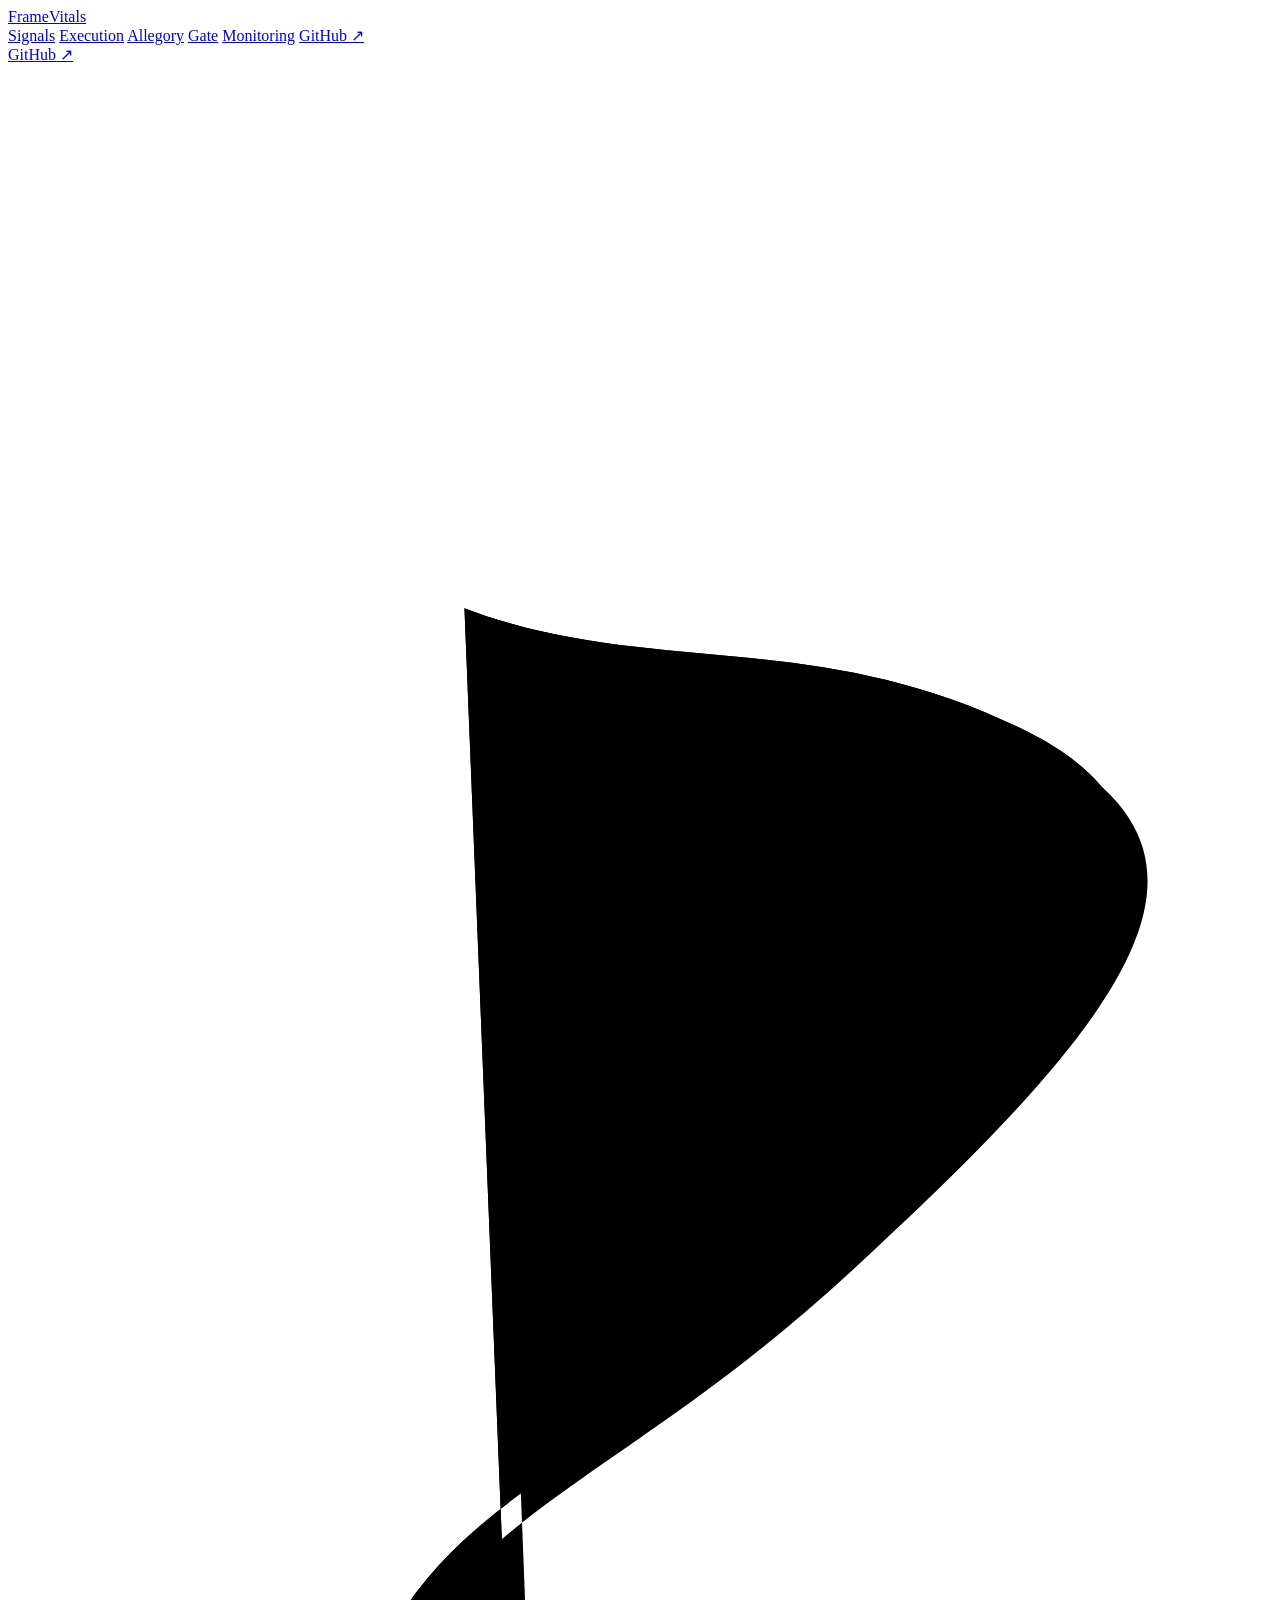
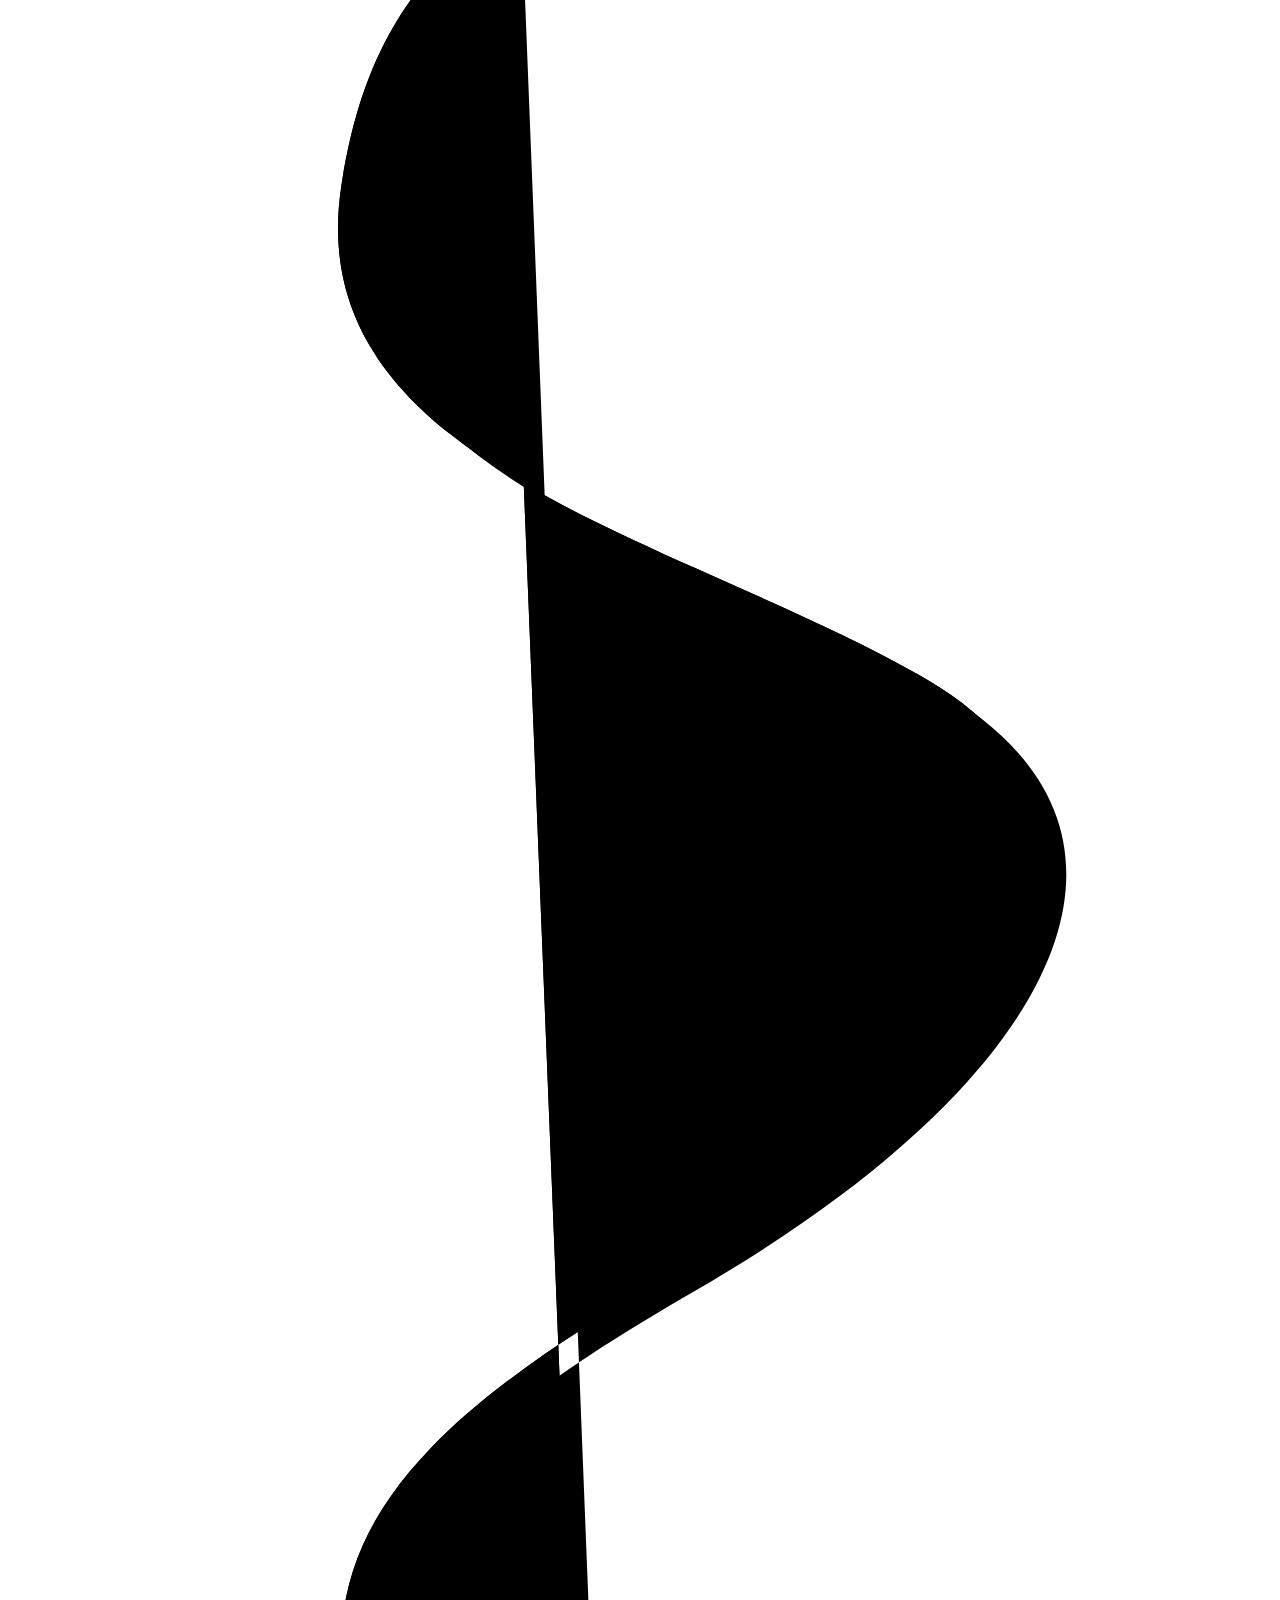
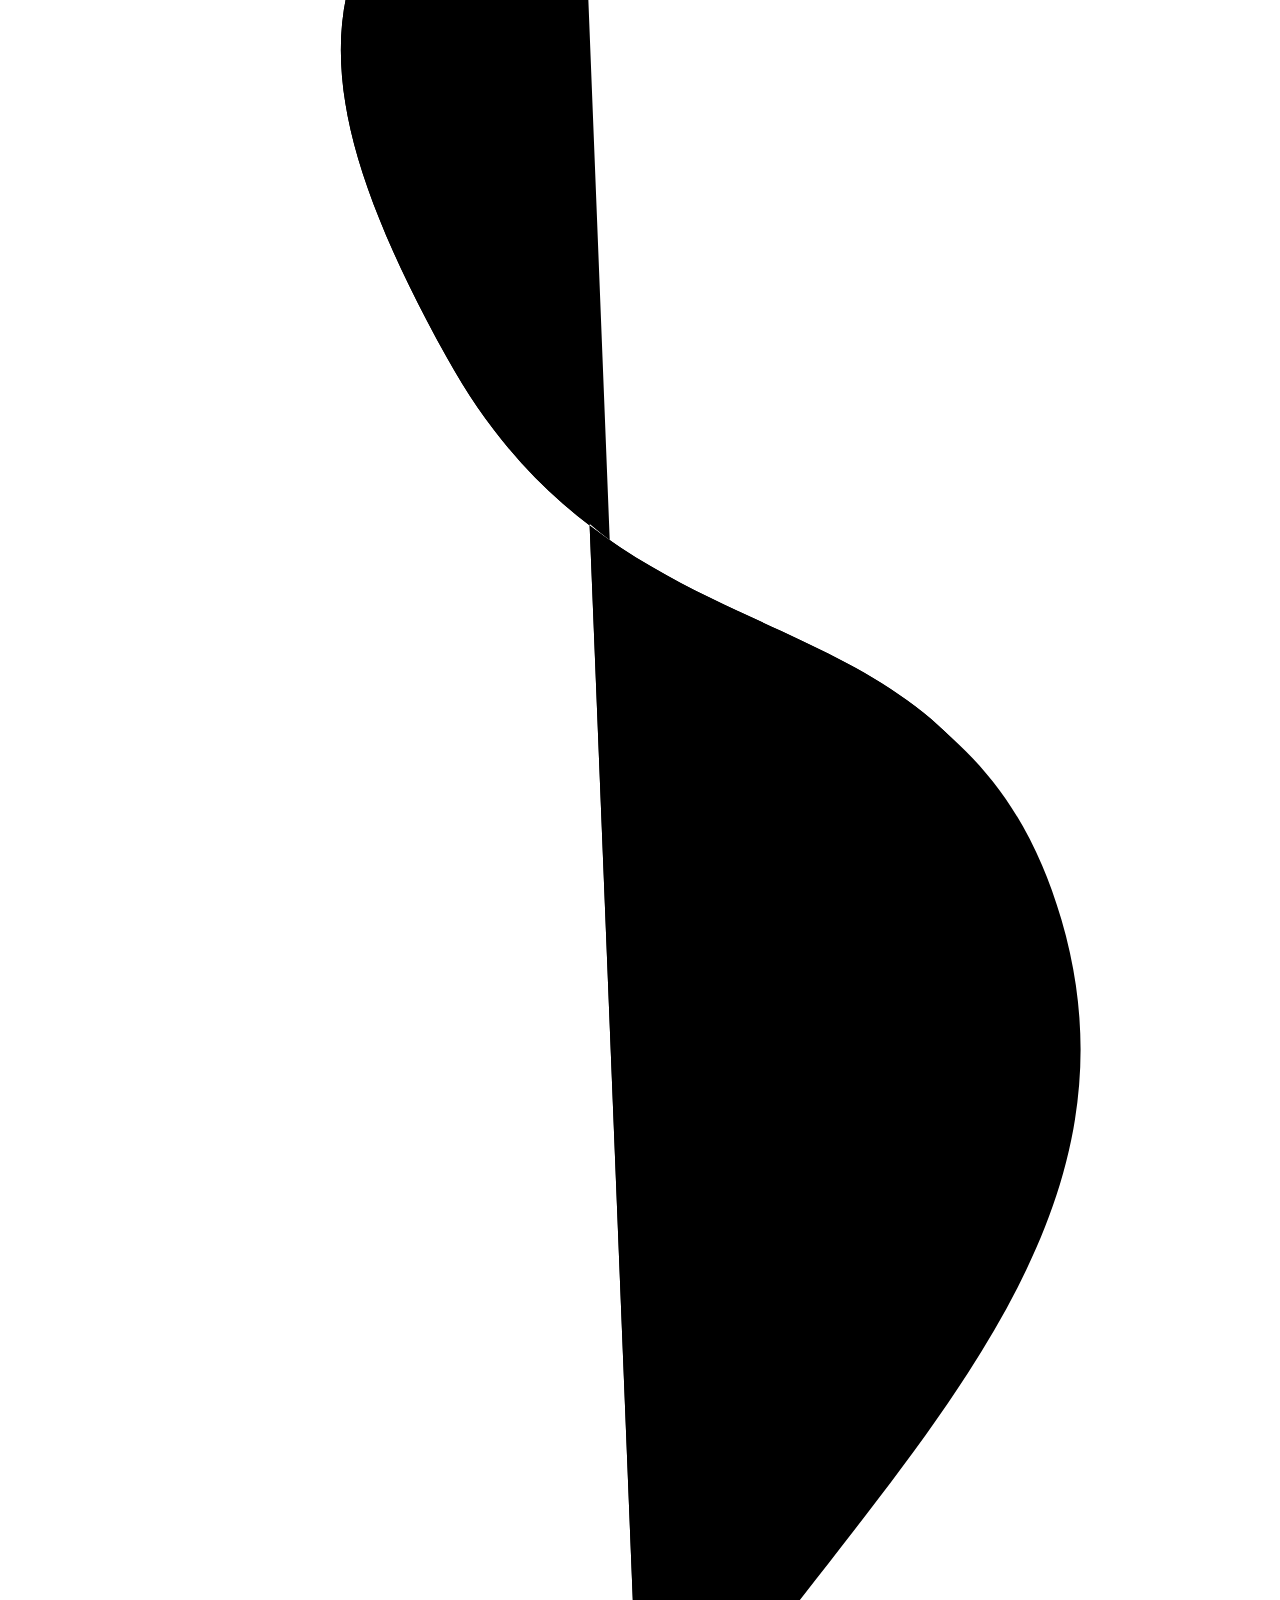
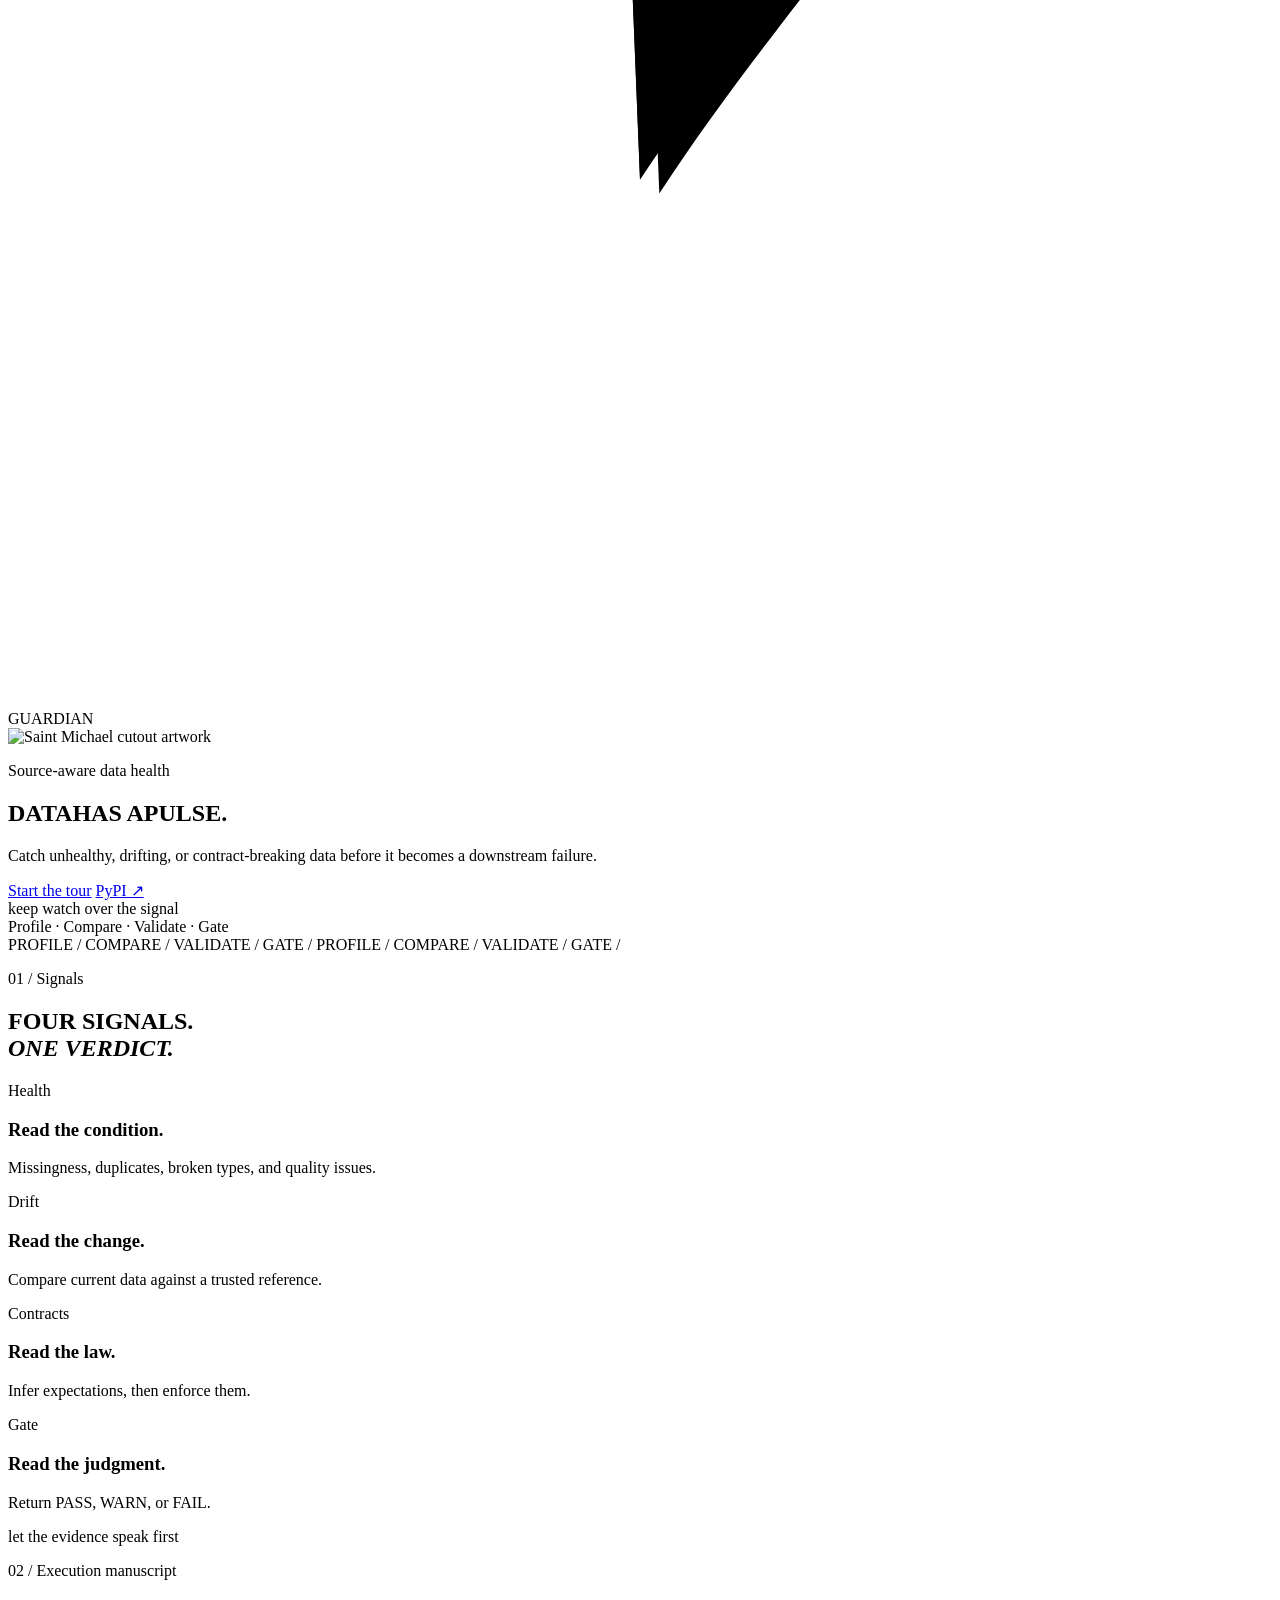
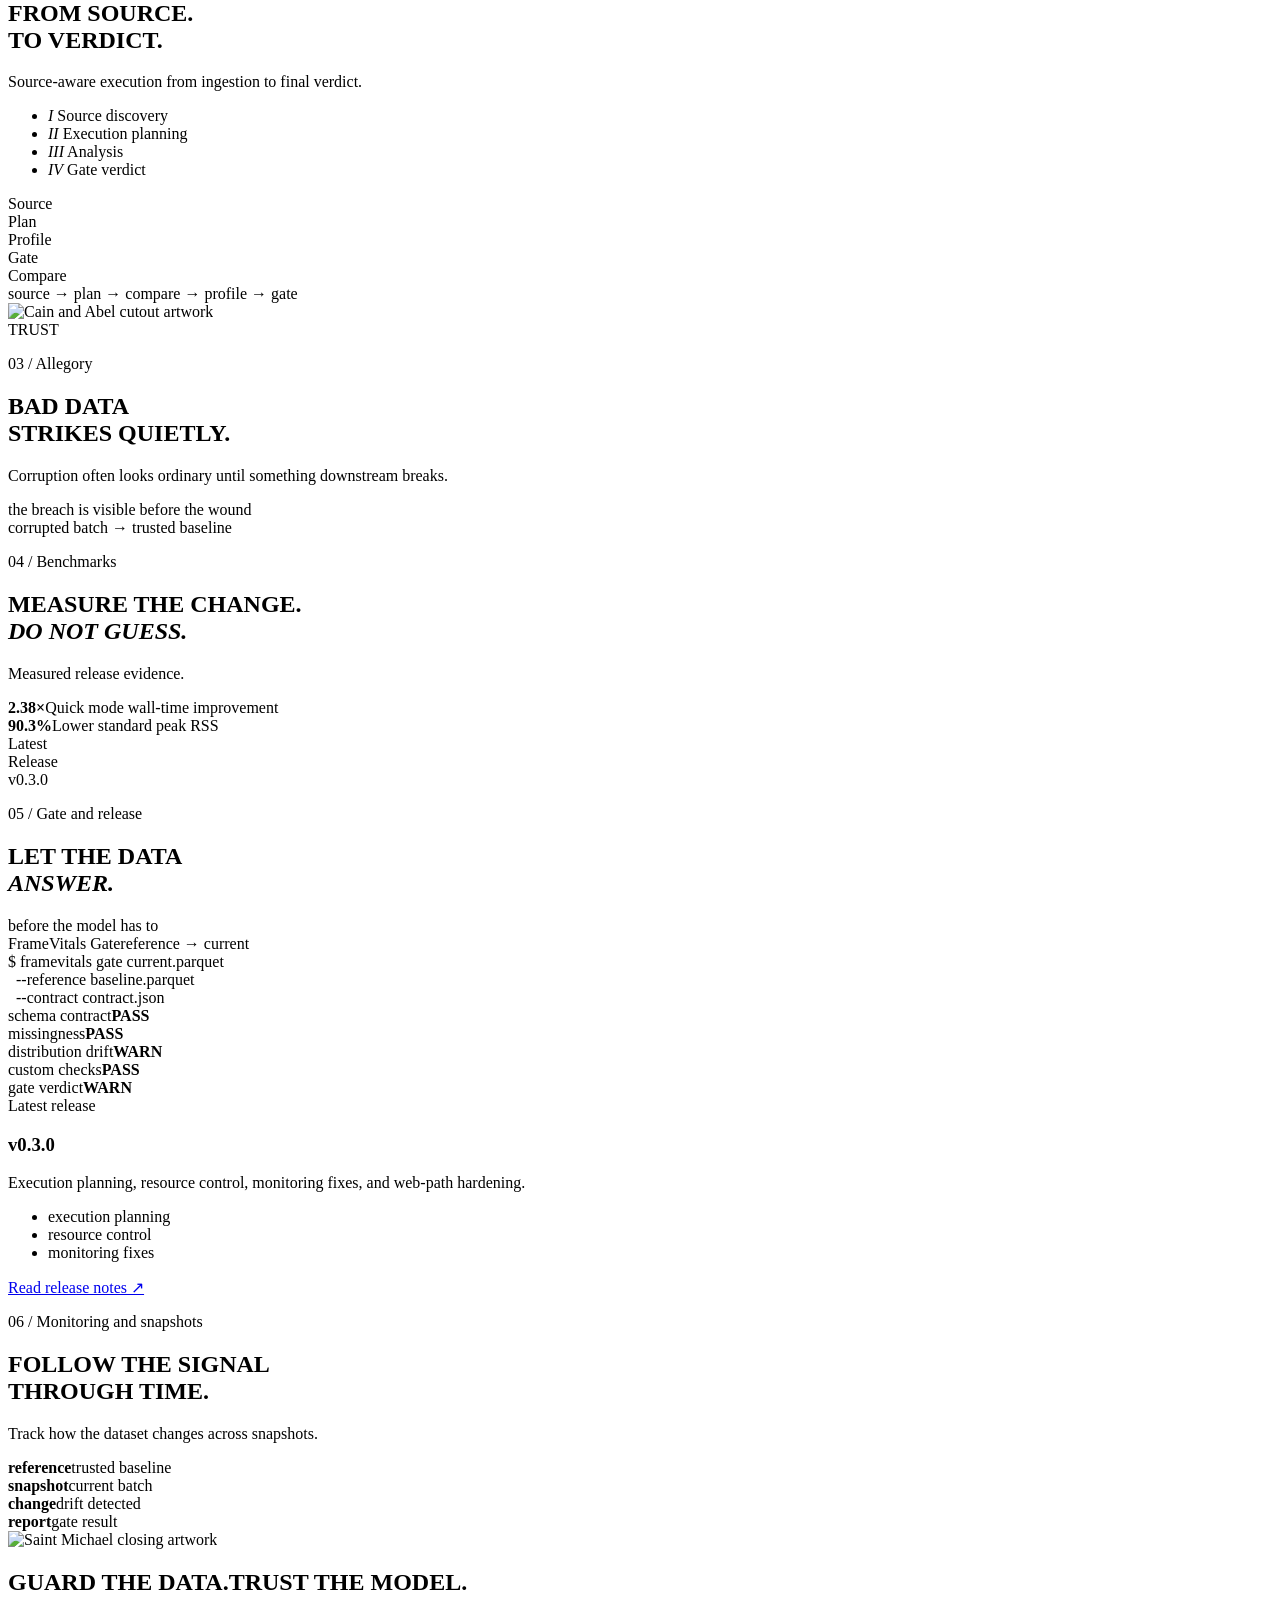
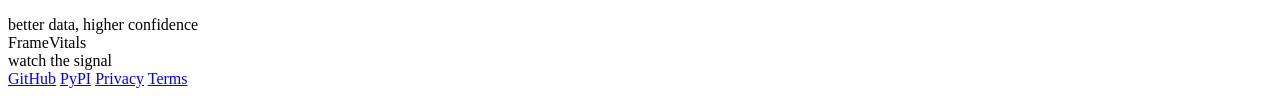
==== website/index.html @ ff712788 "feat: add FrameVitals showcase homepage" ====
<!doctype html>
<html lang="en">
<head>
<meta charset="utf-8" />
<meta name="viewport" content="width=device-width,initial-scale=1" />
<meta name="theme-color" content="#0c3555" />
<meta name="description" content="FrameVitals is a source-aware toolkit for profiling, comparing, validating, and gating tabular data before it becomes a downstream failure." />
<title>FrameVitals · Watch the Signal</title>
<link rel="icon" href="favicon.svg" type="image/svg+xml" />
<link rel="manifest" href="site.webmanifest" />
<link rel="preconnect" href="https://fonts.googleapis.com" />
<link rel="preconnect" href="https://fonts.gstatic.com" crossorigin />
<link rel="preload" as="image" href="https://raw.githubusercontent.com/parthdongre/FrameVitals/website-final-deploy/website/ChatGPT%20Image%20Sep%206%2C%202026%2C%2012_57_10%20PM%20%282%29.png" type="image/png" fetchpriority="high" />
<link href="https://fonts.googleapis.com/css2?family=Cormorant+Garamond:wght@600&family=IBM+Plex+Mono:wght@600&family=IBM+Plex+Sans:wght@400;500&family=IM+Fell+English:ital@1&display=swap" rel="stylesheet" />
<link rel="stylesheet" href="styles-a.css" />
<link rel="stylesheet" href="styles-b.css" />
</head>
<body>
<div class="progressBar"></div>
<div class="texture"></div>
<header class="header">
  <div class="wrap nav">
    <a class="brand" href="#top">FrameVitals</a>
    <nav class="navlinks">
      <a href="#signals">Signals</a>
      <a href="#manuscript">Execution</a>
      <a href="#allegory">Allegory</a>
      <a href="#gate">Gate</a>
      <a href="#monitor">Monitoring</a>
      <a href="https://github.com/parthdongre/FrameVitals" target="_blank" rel="noreferrer">GitHub ↗</a>
    </nav>
    <a class="navGit" href="https://github.com/parthdongre/FrameVitals" target="_blank" rel="noreferrer">GitHub ↗</a>
  </div>
</header>

<main id="top">
  <div class="signalRibbon" aria-hidden="true">
    <svg viewBox="0 0 1440 6200" preserveAspectRatio="none">
      <defs>
        <linearGradient id="threadGradient" x1="0" y1="0" x2="1" y2="0">
          <stop offset="0%" stop-color="#8b1f29"/>
          <stop offset="50%" stop-color="#c62b38"/>
          <stop offset="100%" stop-color="#da4956"/>
        </linearGradient>
      </defs>
      <path class="signalGlow" d="M 520 620 C 730 700, 920 640, 1160 760 S 1250 1080, 940 1360 S 430 1640, 380 1960 S 760 2360, 1040 2520 S 1180 2960, 760 3200 S 290 3600, 500 3980 S 1070 4220, 1180 4600 S 950 5250, 720 5600"/>
      <path class="signalPath" id="signalPath" d="M 520 620 C 730 700, 920 640, 1160 760 S 1250 1080, 940 1360 S 430 1640, 380 1960 S 760 2360, 1040 2520 S 1180 2960, 760 3200 S 290 3600, 500 3980 S 1070 4220, 1180 4600 S 950 5250, 720 5600"/>
      <path class="signalFine" d="M 545 636 C 755 716, 944 654, 1182 780 S 1266 1094, 960 1376 S 452 1656, 404 1978 S 780 2375, 1060 2536 S 1200 2980, 780 3222 S 312 3618, 522 3996 S 1088 4238, 1200 4620 S 970 5264, 742 5616"/>
    </svg>
  </div>

  <section class="hero">
    <div class="angelFrame"></div>
    <div class="star"><i></i></div>
    <div class="redBeam"></div>
    <div class="bigGhost">GUARDIAN</div>
    <div class="angelLayer"><img src="https://raw.githubusercontent.com/parthdongre/FrameVitals/website-final-deploy/website/ChatGPT%20Image%20Sep%206%2C%202026%2C%2012_57_10%20PM%20%282%29.png" width="1122" height="1402" alt="Saint Michael cutout artwork" decoding="async" fetchpriority="high"/></div>
    <div class="wrap heroGrid">
      <div class="heroCopy reveal">
        <p class="kicker">Source-aware data health</p>
        <h1>DATA<span class="line2">HAS A</span><span class="accent">PULSE.</span></h1>
        <p class="heroLead">Catch unhealthy, drifting, or contract-breaking data before it becomes a downstream failure.</p>
        <div class="heroActions">
          <a class="btn primary" href="#signals">Start the tour</a>
          <a class="btn" href="https://pypi.org/project/framevitals/" target="_blank" rel="noreferrer">PyPI ↗</a>
        </div>
      </div>
    </div>
    <div class="heroScript reveal">keep watch over the signal</div>
    <div class="heroMeta reveal">Profile · Compare · Validate · Gate</div>
  </section>

  <section class="band"><div class="bandTrack">PROFILE / COMPARE / <span>VALIDATE</span> / GATE / PROFILE / COMPARE / <span>VALIDATE</span> / GATE /</div></section>

  <section class="signals" id="signals">
    <div class="wrap">
      <div class="signalsHead reveal">
        <div><p class="kicker">01 / Signals</p></div>
        <h2>FOUR SIGNALS.<br><em>ONE VERDICT.</em></h2>
      </div>
      <div class="signalStack">
        <article class="sig reveal"><span class="kicker">Health</span><h3>Read the condition.</h3><p>Missingness, duplicates, broken types, and quality issues.</p></article>
        <article class="sig reveal"><span class="kicker">Drift</span><h3>Read the change.</h3><p>Compare current data against a trusted reference.</p></article>
        <article class="sig reveal"><span class="kicker">Contracts</span><h3>Read the law.</h3><p>Infer expectations, then enforce them.</p></article>
        <article class="sig reveal"><span class="kicker">Gate</span><h3>Read the judgment.</h3><p>Return PASS, WARN, or FAIL.</p></article>
      </div>
      <div class="marginalia one reveal">let the evidence speak first</div>
    </div>
  </section>

  <section class="manuscript" id="manuscript">
    <div class="wrap manuscriptGrid">
      <div class="manuscriptCopy reveal">
        <p class="kicker">02 / Execution manuscript</p>
        <h2>FROM SOURCE.<br>TO VERDICT.</h2>
        <p>Source-aware execution from ingestion to final verdict.</p>
        <ul class="manuscriptList">
          <li><i>I</i> Source discovery</li>
          <li><i>II</i> Execution planning</li>
          <li><i>III</i> Analysis</li>
          <li><i>IV</i> Gate verdict</li>
        </ul>
      </div>
      <div class="diagram reveal" aria-label="Execution manuscript diagram">
        <div class="ring"></div><div class="ring2"></div><div class="ring3"></div><div class="center"></div>
        <div class="line l1"></div><div class="line l2"></div><div class="line l3"></div><div class="line l4"></div><div class="line l5"></div>
        <div class="node n1"><span>Source</span></div>
        <div class="node n2"><span>Plan</span></div>
        <div class="node n3"><span>Profile</span></div>
        <div class="node n4"><span>Gate</span></div>
        <div class="node n5"><span>Compare</span></div>
        <div class="diagramLabel">source → plan → compare → profile → gate</div>
      </div>
    </div>
  </section>

  <section class="allegory" id="allegory">
    <div class="redPlane"></div>
    <div class="guideLine"></div>
    <div class="cainImage"><img src="https://raw.githubusercontent.com/parthdongre/FrameVitals/website-final-deploy/website/ChatGPT%20Image%20Sep%206%2C%202026%2C%2012_57_10%20PM%20%281%29.png" width="1122" height="1402" alt="Cain and Abel cutout artwork" loading="lazy" decoding="async"/></div>
    <div class="allegoryWord">TRUST</div>
    <div class="wrap">
      <div class="allegoryCopy reveal">
        <p class="kicker">03 / Allegory</p>
        <h2>BAD DATA<br><span>STRIKES QUIETLY.</span></h2>
        <p>Corruption often looks ordinary until something downstream breaks.</p>
        <div class="allegoryQuote reveal">the breach is visible before the wound</div>
      </div>
    </div>
    <div class="allegoryLabel reveal">corrupted batch → trusted baseline</div>
  </section>

  <section class="bench" id="benchmarks">
    <div class="wrap benchGrid">
      <div class="benchCopy reveal">
        <p class="kicker">04 / Benchmarks</p>
        <h2>MEASURE THE CHANGE.<br><em>DO NOT GUESS.</em></h2>
        <p>Measured release evidence.</p>
      </div>
      <div class="benchPanel reveal">
        <div class="metric">
          <div class="metricHead"><strong>2.38×</strong><span>Quick mode wall-time improvement</span></div>
          <div class="barWrap"><div class="bar" style="width:82%"></div></div>
        </div>
        <div class="metric">
          <div class="metricHead"><strong>90.3%</strong><span>Lower standard peak RSS</span></div>
          <div class="barWrap"><div class="bar red" style="width:90.3%"></div></div>
        </div>
      </div>
    </div>
  </section>

  <section class="gateRelease" id="gate">
    <div class="releaseStamp reveal"><span>Latest<br>Release<br>v0.3.0</span></div>
    <div class="wrap gateGrid">
      <div class="gateIntro reveal">
        <p class="kicker">05 / Gate and release</p>
        <h2>LET THE DATA<br><em>ANSWER.</em></h2>
        <span class="script">before the model has to</span>
        <div class="console reveal">
          <div class="consoleHead"><span>FrameVitals Gate</span><span>reference → current</span></div>
          <div class="consoleBody">
            <div>$ framevitals gate current.parquet</div>
            <div>&nbsp;&nbsp;--reference baseline.parquet</div>
            <div>&nbsp;&nbsp;--contract contract.json</div>
            <div class="sep"></div>
            <div class="crow"><span>schema contract</span><strong class="pass">PASS</strong></div>
            <div class="crow"><span>missingness</span><strong class="pass">PASS</strong></div>
            <div class="crow"><span>distribution drift</span><strong class="warn">WARN</strong></div>
            <div class="crow"><span>custom checks</span><strong class="pass">PASS</strong></div>
            <div class="sep"></div>
            <div class="crow"><span>gate verdict</span><strong class="warn">WARN</strong></div>
          </div>
        </div>
      </div>
      <article class="releaseSheet reveal">
        <span class="kicker">Latest release</span>
        <h3>v0.3.0</h3>
        <p>Execution planning, resource control, monitoring fixes, and web-path hardening.</p>
        <ul class="releaseList">
          <li>execution planning</li>
          <li>resource control</li>
          <li>monitoring fixes</li>
        </ul>
        <a class="releaseLink" href="https://github.com/parthdongre/FrameVitals/releases/tag/v0.3.0" target="_blank" rel="noreferrer">Read release notes ↗</a>
        <div class="seal"></div>
      </article>
    </div>
  </section>

  <section class="monitor" id="monitor">
    <div class="wrap monitorGrid">
      <div class="monitorCopy reveal">
        <p class="kicker">06 / Monitoring and snapshots</p>
        <h2>FOLLOW THE SIGNAL<br>THROUGH TIME.</h2>
        <p>Track how the dataset changes across snapshots.</p>
      </div>
      <div class="constellation reveal">
        <div class="nodeWrap"><div class="nodeDot"></div><strong>reference</strong><span>trusted baseline</span></div>
        <div class="nodeWrap"><div class="nodeDot"></div><strong>snapshot</strong><span>current batch</span></div>
        <div class="nodeWrap"><div class="nodeDot"></div><strong>change</strong><span>drift detected</span></div>
        <div class="nodeWrap"><div class="nodeDot"></div><strong>report</strong><span>gate result</span></div>
      </div>
    </div>
  </section>

  <section class="final">
    <div class="orbit"></div>
    <div class="finalAngel"><img src="https://raw.githubusercontent.com/parthdongre/FrameVitals/website-final-deploy/website/ChatGPT%20Image%20Sep%206%2C%202026%2C%2012_57_10%20PM%20%282%29.png" width="1122" height="1402" alt="Saint Michael closing artwork" loading="lazy" decoding="async"/></div>
    <div class="wrap"><h2 class="reveal">GUARD THE DATA.<span>TRUST THE MODEL.</span></h2></div>
    <div class="finalScript reveal">better data, higher confidence</div>
  </section>
</main>

<footer class="footer">
  <div class="wrap footerGrid">
    <div><div class="footerBrand">FrameVitals</div><div class="footerSub">watch the signal</div></div>
    <div class="footerLinks">
      <a href="https://github.com/parthdongre/FrameVitals" target="_blank" rel="noreferrer">GitHub</a>
      <a href="https://pypi.org/project/framevitals/" target="_blank" rel="noreferrer">PyPI</a>
      <a href="privacy.html">Privacy</a>
      <a href="terms.html">Terms</a>
    </div>
  </div>
</footer>

<script defer src="https://cdnjs.cloudflare.com/ajax/libs/animejs/3.2.1/anime.min.js"></script>
<script defer src="script.js"></script>
</body>
</html>
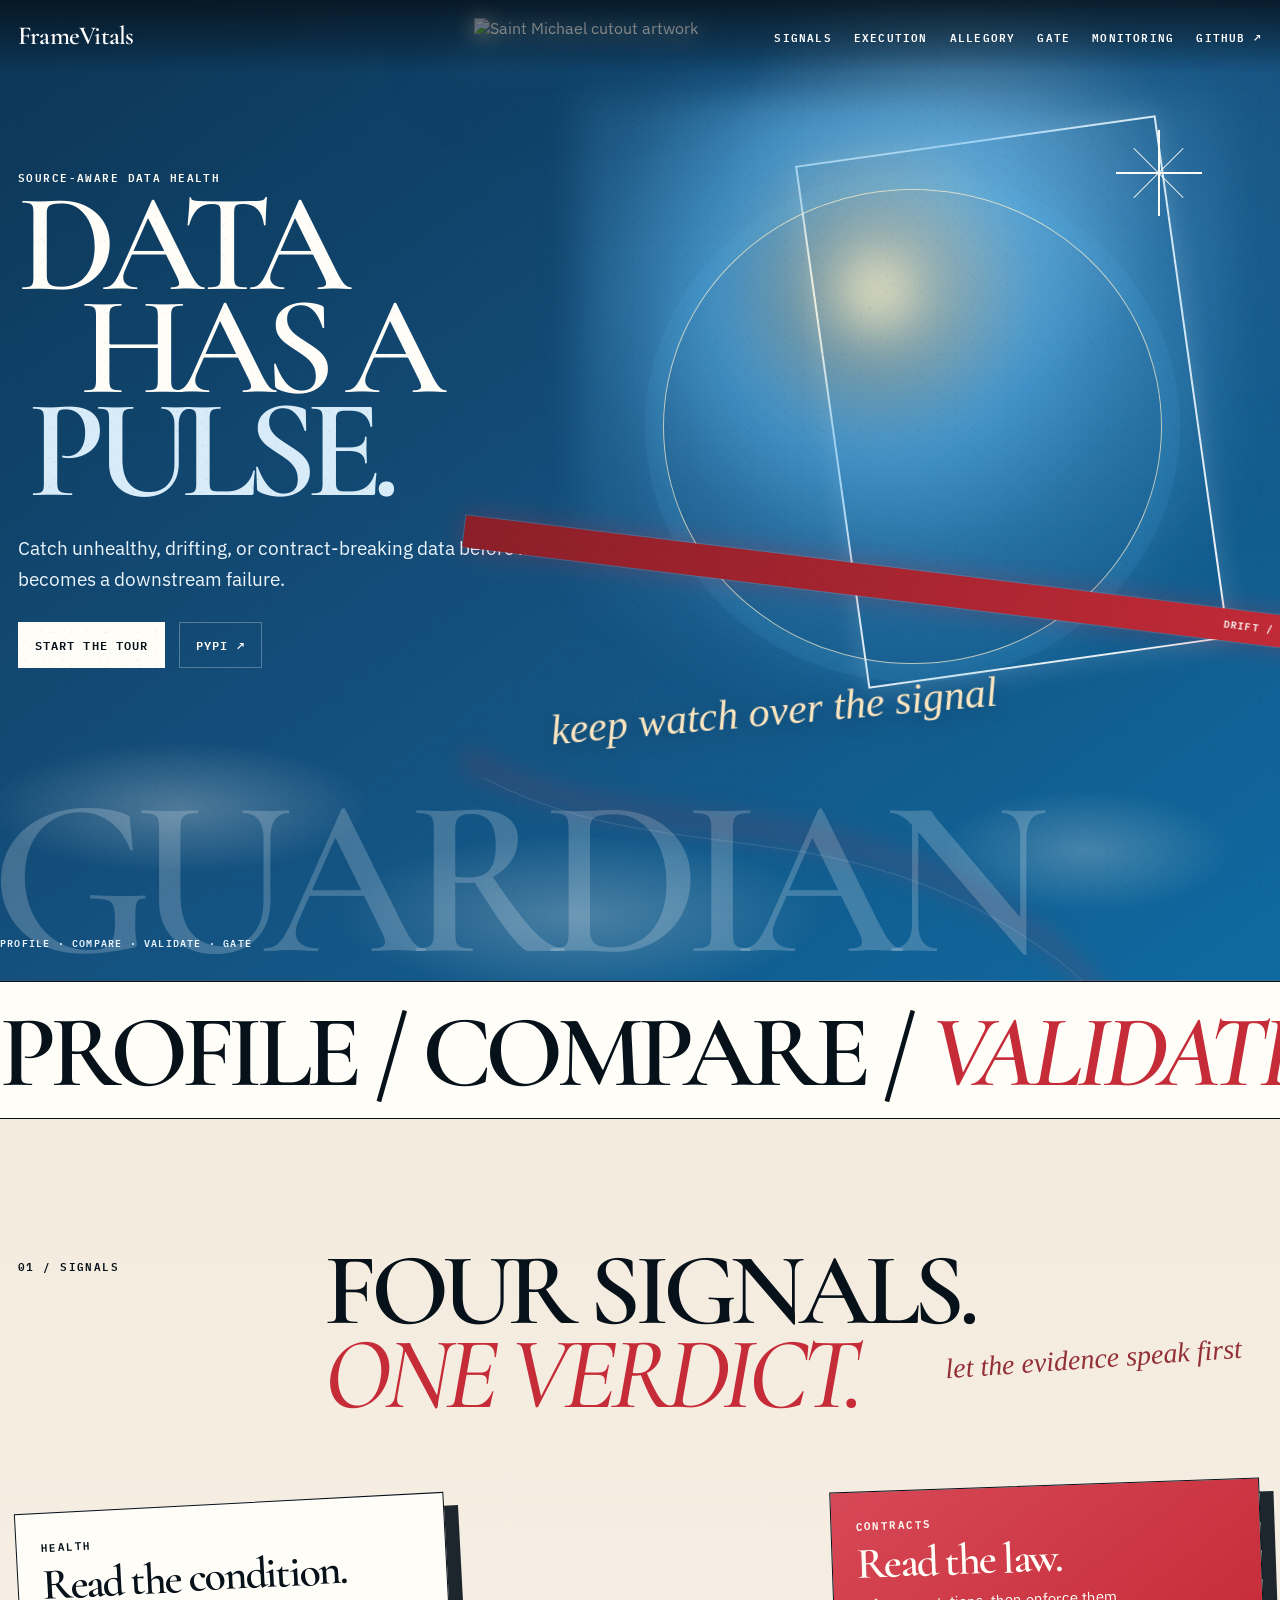
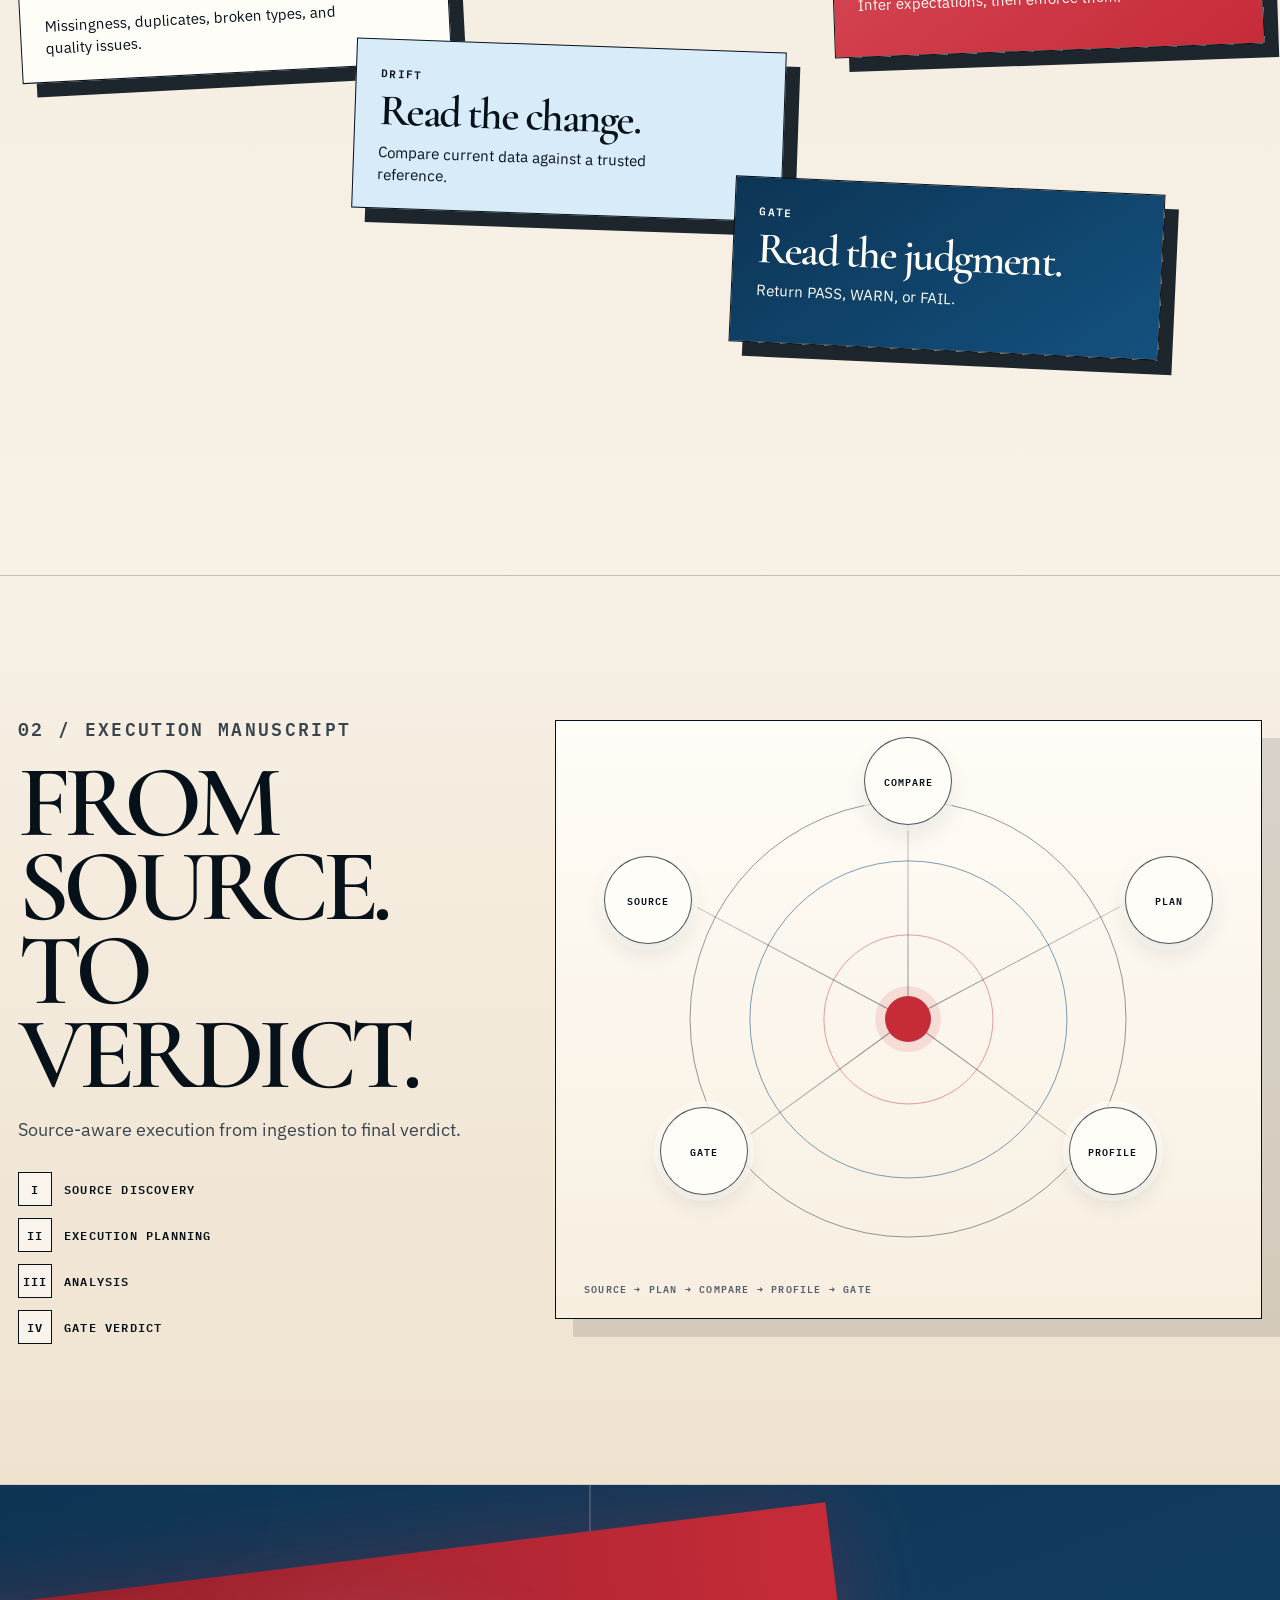
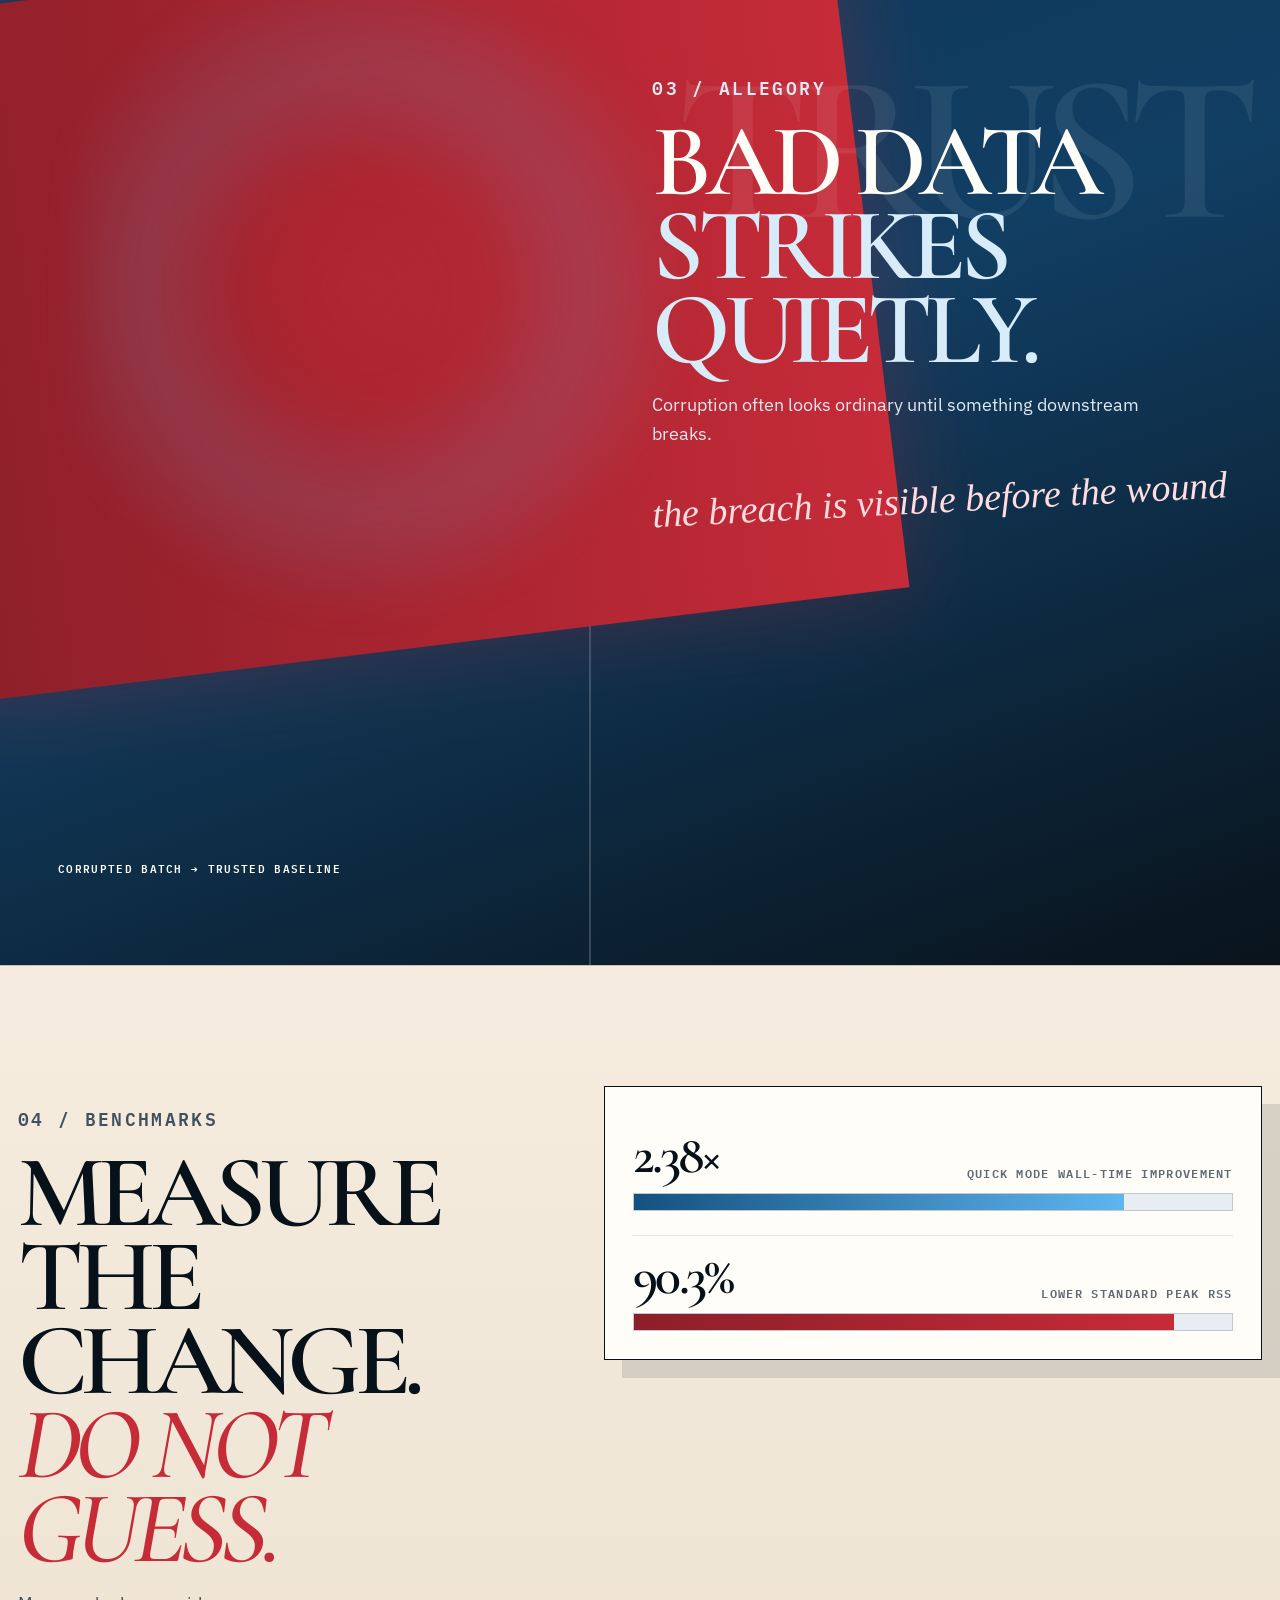
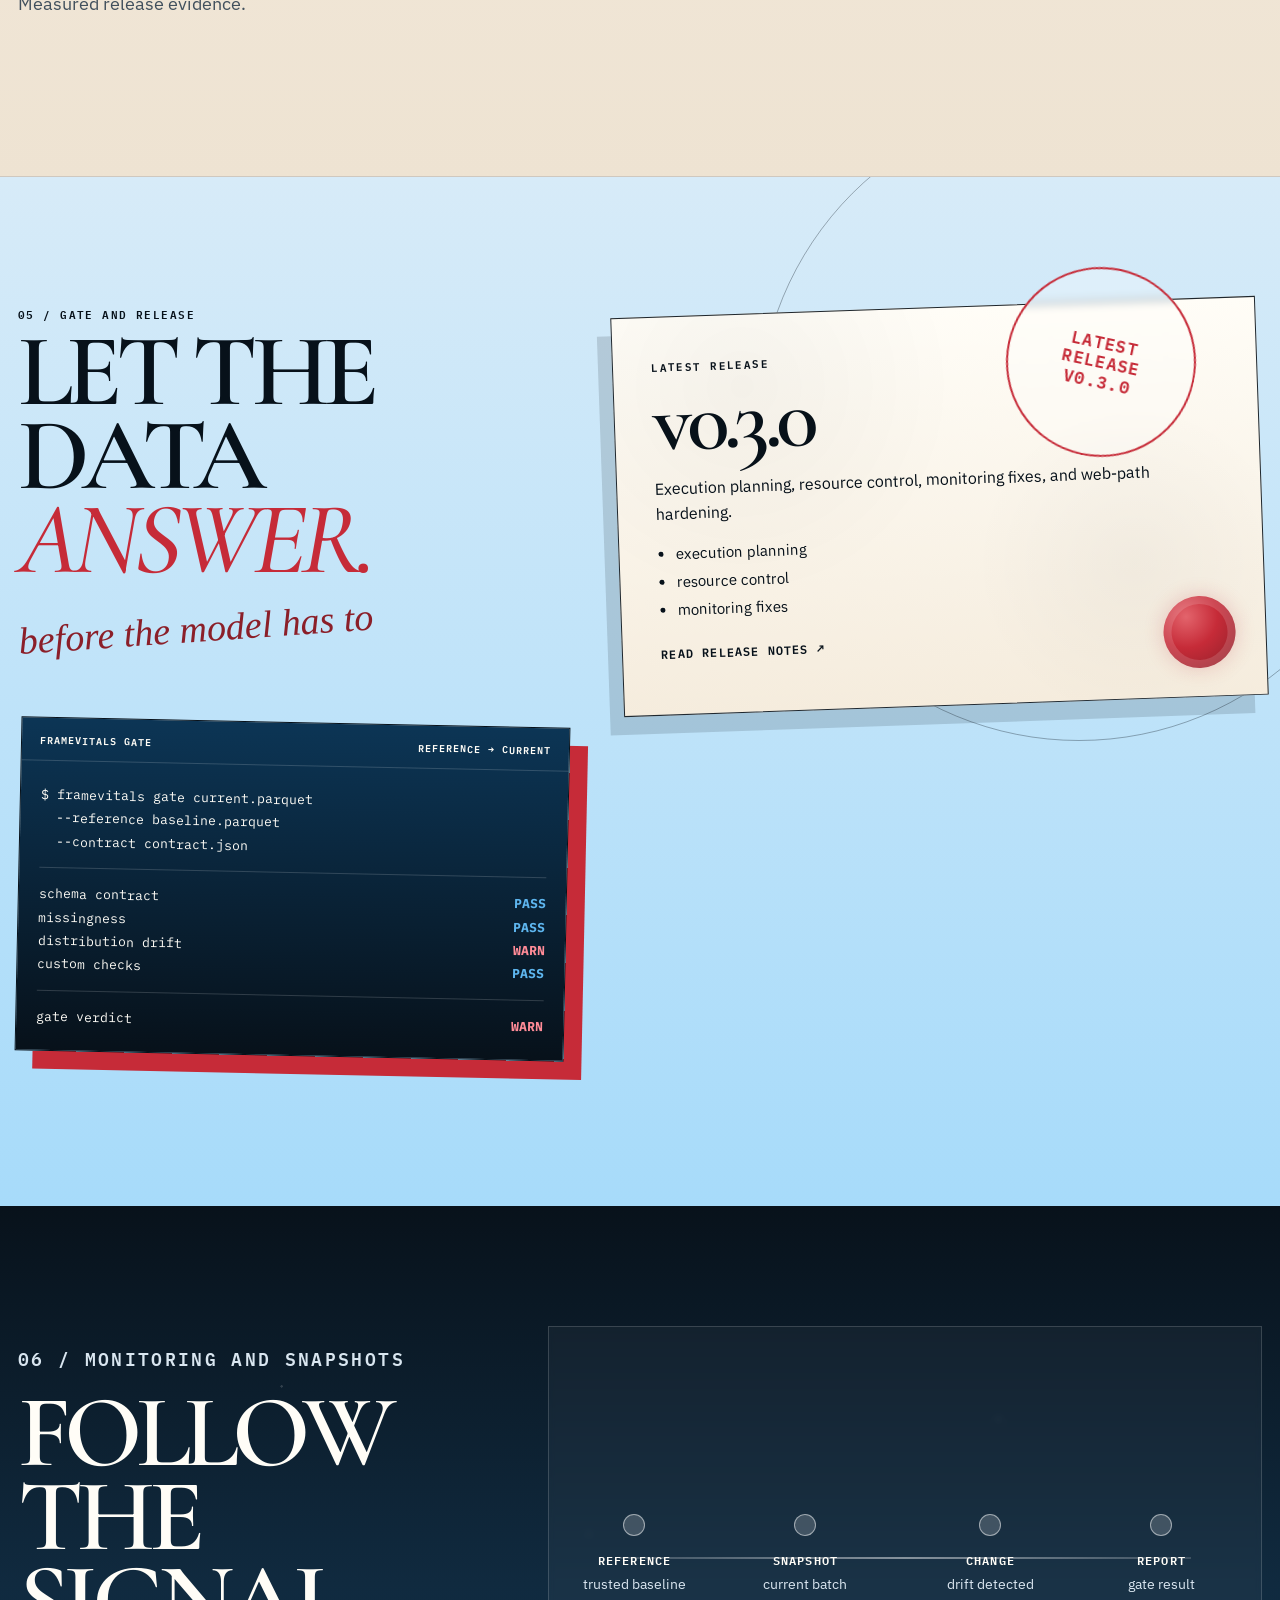
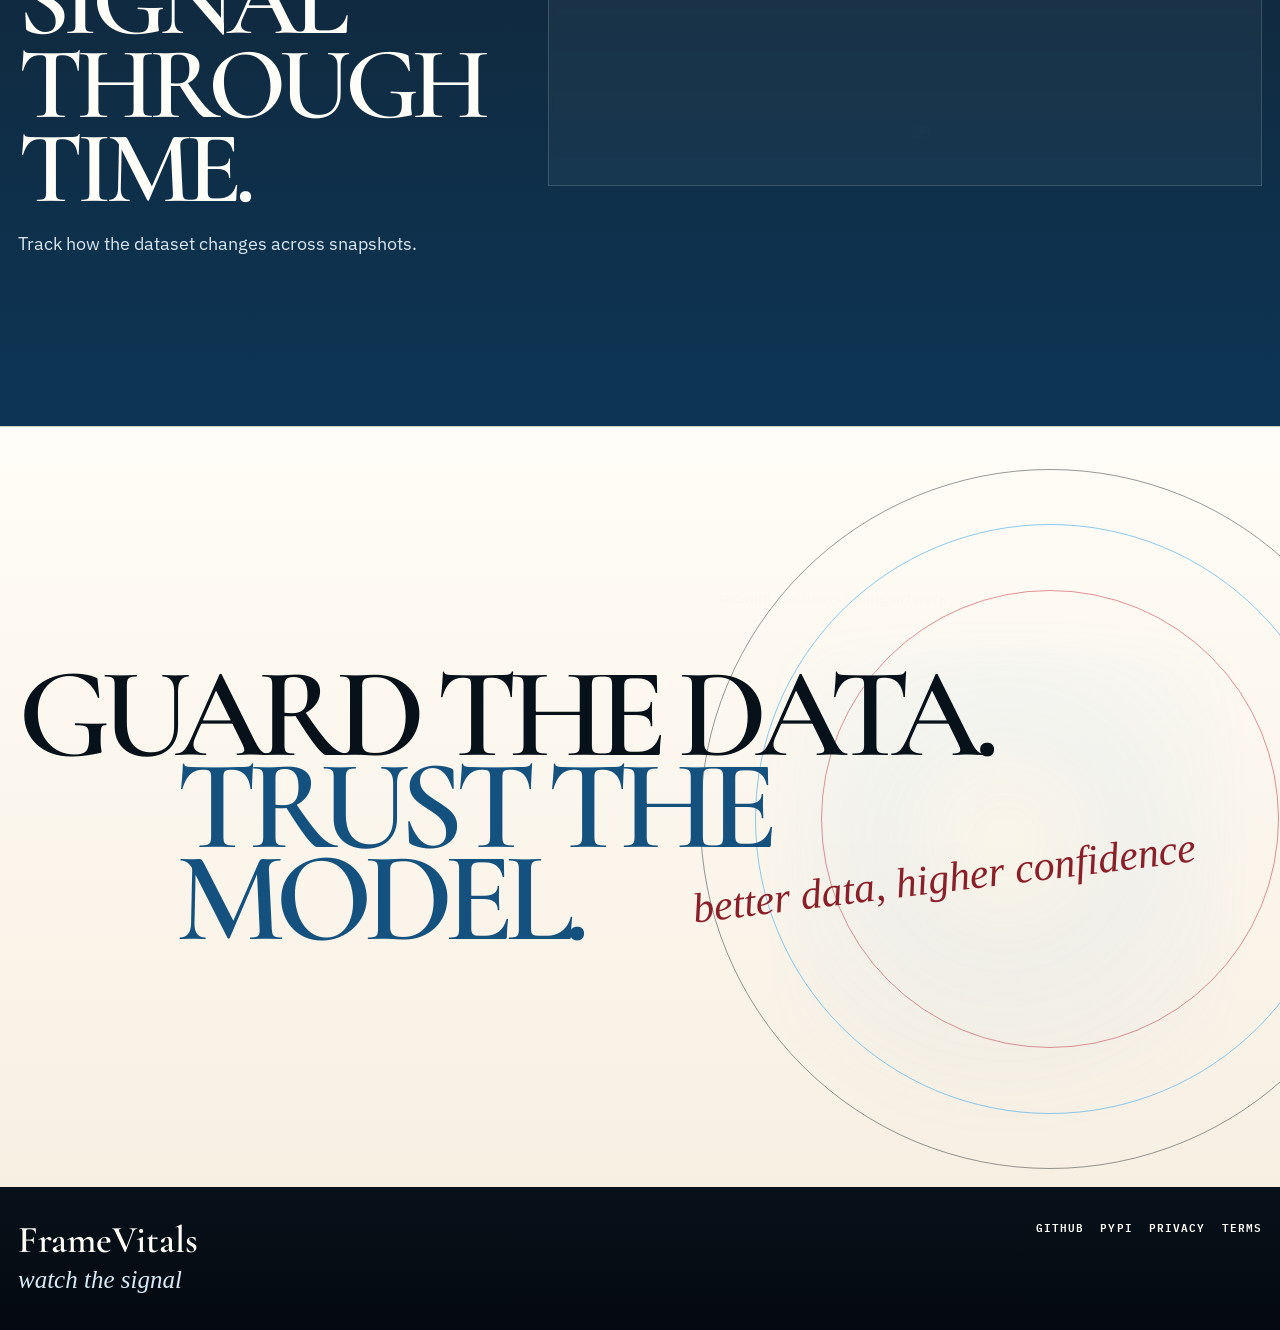
==== commit 02bb6127: "fix: execution manuscript layout and sync isolated artwork" ====
--- a/website/index.html
+++ b/website/index.html
@@ -8,12 +8,14 @@
 <title>FrameVitals · Watch the Signal</title>
 <link rel="icon" href="favicon.svg" type="image/svg+xml" />
 <link rel="manifest" href="site.webmanifest" />
+
 <link rel="preconnect" href="https://fonts.googleapis.com" />
 <link rel="preconnect" href="https://fonts.gstatic.com" crossorigin />
-<link rel="preload" as="image" href="https://raw.githubusercontent.com/parthdongre/FrameVitals/website-final-deploy/website/ChatGPT%20Image%20Sep%206%2C%202026%2C%2012_57_10%20PM%20%282%29.png" type="image/png" fetchpriority="high" />
+<link rel="preload" as="image" href="https://res.cloudinary.com/zlvzwbuq/image/upload/v1788700236/framevitals/site/archangel-isolated.png" type="image/png" fetchpriority="high" />
 <link href="https://fonts.googleapis.com/css2?family=Cormorant+Garamond:wght@600&family=IBM+Plex+Mono:wght@600&family=IBM+Plex+Sans:wght@400;500&family=IM+Fell+English:ital@1&display=swap" rel="stylesheet" />
 <link rel="stylesheet" href="styles-a.css" />
 <link rel="stylesheet" href="styles-b.css" />
+<link rel="stylesheet" href="manuscript-fix.css" />
 </head>
 <body>
 <div class="progressBar"></div>
@@ -54,7 +56,7 @@
     <div class="star"><i></i></div>
     <div class="redBeam"></div>
     <div class="bigGhost">GUARDIAN</div>
-    <div class="angelLayer"><img src="https://raw.githubusercontent.com/parthdongre/FrameVitals/website-final-deploy/website/ChatGPT%20Image%20Sep%206%2C%202026%2C%2012_57_10%20PM%20%282%29.png" width="1122" height="1402" alt="Saint Michael cutout artwork" decoding="async" fetchpriority="high"/></div>
+    <div class="angelLayer"><img src="https://res.cloudinary.com/zlvzwbuq/image/upload/v1788700236/framevitals/site/archangel-isolated.png" width="820" height="1024" alt="Saint Michael cutout artwork" decoding="async" fetchpriority="high"/></div>
     <div class="wrap heroGrid">
       <div class="heroCopy reveal">
         <p class="kicker">Source-aware data health</p>
@@ -117,7 +119,7 @@
   <section class="allegory" id="allegory">
     <div class="redPlane"></div>
     <div class="guideLine"></div>
-    <div class="cainImage"><img src="https://raw.githubusercontent.com/parthdongre/FrameVitals/website-final-deploy/website/ChatGPT%20Image%20Sep%206%2C%202026%2C%2012_57_10%20PM%20%281%29.png" width="1122" height="1402" alt="Cain and Abel cutout artwork" loading="lazy" decoding="async"/></div>
+    <div class="cainImage"><img src="https://res.cloudinary.com/zlvzwbuq/image/upload/v1788700249/framevitals/site/cain-abel-isolated.png" width="731" height="1024" alt="Cain and Abel cutout artwork" loading="lazy" decoding="async"/></div>
     <div class="allegoryWord">TRUST</div>
     <div class="wrap">
       <div class="allegoryCopy reveal">
@@ -206,7 +208,7 @@
 
   <section class="final">
     <div class="orbit"></div>
-    <div class="finalAngel"><img src="https://raw.githubusercontent.com/parthdongre/FrameVitals/website-final-deploy/website/ChatGPT%20Image%20Sep%206%2C%202026%2C%2012_57_10%20PM%20%282%29.png" width="1122" height="1402" alt="Saint Michael closing artwork" loading="lazy" decoding="async"/></div>
+    <div class="finalAngel"><img src="https://res.cloudinary.com/zlvzwbuq/image/upload/v1788700236/framevitals/site/archangel-isolated.png" width="820" height="1024" alt="Saint Michael closing artwork" loading="lazy" decoding="async"/></div>
     <div class="wrap"><h2 class="reveal">GUARD THE DATA.<span>TRUST THE MODEL.</span></h2></div>
     <div class="finalScript reveal">better data, higher confidence</div>
   </section>
@@ -214,7 +216,10 @@
 
 <footer class="footer">
   <div class="wrap footerGrid">
-    <div><div class="footerBrand">FrameVitals</div><div class="footerSub">watch the signal</div></div>
+    <div>
+      <div class="footerBrand">FrameVitals</div>
+      <div class="footerSub">watch the signal</div>
+    </div>
     <div class="footerLinks">
       <a href="https://github.com/parthdongre/FrameVitals" target="_blank" rel="noreferrer">GitHub</a>
       <a href="https://pypi.org/project/framevitals/" target="_blank" rel="noreferrer">PyPI</a>
@@ -226,5 +231,6 @@
 
 <script defer src="https://cdnjs.cloudflare.com/ajax/libs/animejs/3.2.1/anime.min.js"></script>
 <script defer src="script.js"></script>
+
 </body>
 </html>
--- a/website/styles-a.css
+++ b/website/styles-a.css
@@ -0,0 +1,142 @@
+:root{
+  --white:#fffdf7;
+  --ivory:#f3ebde;
+  --ivory-2:#ece2d1;
+  --ink:#07111a;
+  --ink-soft:#17222b;
+  --blue-deep:#0c3555;
+  --blue-mid:#14517f;
+  --blue-bright:#5eb6ef;
+  --blue-pale:#d7ebf8;
+  --red:#c62b38;
+  --red-deep:#8b1f29;
+  --gold:#c3a165;
+  --line:rgba(7,17,26,.16);
+  --max:1280px;
+}
+*{box-sizing:border-box}
+html{background:var(--ink);scroll-behavior:smooth}
+body{margin:0;background:var(--ivory);color:var(--ink);font-family:"IBM Plex Sans",Arial,sans-serif;overflow-x:hidden;-webkit-font-smoothing:antialiased}
+a{color:inherit;text-decoration:none}
+img,svg{display:block;max-width:100%}
+button,input,textarea,select{font:inherit}
+::selection{background:var(--red);color:var(--white)}
+.wrap{width:min(calc(100% - 36px),var(--max));margin:auto;position:relative}
+.kicker{font:600 11px/1 "IBM Plex Mono",monospace;letter-spacing:.13em;text-transform:uppercase}
+.script{font-family:"IM Fell English",serif;font-style:italic}
+.reveal{opacity:1;transform:translateY(0)}
+.progressBar{position:fixed;left:0;top:0;height:4px;width:100%;transform-origin:left center;transform:scaleX(0);background:linear-gradient(90deg,var(--blue-bright),var(--gold),var(--red));z-index:200}
+.header{position:fixed;left:0;right:0;top:0;z-index:120;mix-blend-mode:difference;color:#fff;pointer-events:none}
+.header .nav{height:72px;display:flex;align-items:center;justify-content:space-between;gap:24px;pointer-events:auto}
+.brand{font:600 26px/1 "Cormorant Garamond",serif;letter-spacing:-.03em}
+.navlinks{display:flex;gap:22px;flex-wrap:wrap;font:600 11px/1 "IBM Plex Mono",monospace;letter-spacing:.11em;text-transform:uppercase}
+.navlinks a{position:relative}
+.navlinks a:after{content:"";position:absolute;left:0;right:0;bottom:-8px;height:1px;background:currentColor;transform:scaleX(0);transform-origin:left center;transition:transform .22s ease}
+.navlinks a:hover:after{transform:scaleX(1)}
+main{position:relative}
+.signalRibbon{position:absolute;left:0;top:0;width:100%;height:100%;z-index:6;pointer-events:none;overflow:visible}
+.signalRibbon svg{width:100%;height:100%}
+.signalGlow{stroke:rgba(198,43,56,.16);stroke-width:18;fill:none;filter:blur(10px)}
+.signalPath{stroke:url(#threadGradient);stroke-width:5;fill:none;stroke-linecap:round;stroke-linejoin:round}
+.signalFine{stroke:rgba(255,255,255,.22);stroke-width:1.2;fill:none;stroke-linecap:round;stroke-linejoin:round;opacity:.4}
+.texture{position:fixed;inset:0;pointer-events:none;z-index:1;opacity:.04;background-image:radial-gradient(circle at 20% 20%,#000 0 1px,transparent 1px),radial-gradient(circle at 80% 40%,#000 0 1px,transparent 1px),radial-gradient(circle at 30% 70%,#000 0 1px,transparent 1px),radial-gradient(circle at 70% 80%,#000 0 1px,transparent 1px);background-size:17px 17px,23px 23px,19px 19px,29px 29px}
+.hero{position:relative;min-height:980px;overflow:hidden;background:radial-gradient(circle at 74% 18%, rgba(255,252,242,.24), transparent 18%),radial-gradient(circle at 78% 22%, rgba(94,182,239,.26), transparent 30%),linear-gradient(145deg,var(--blue-deep) 0%, var(--blue-mid) 54%, #0f6aa1 100%);color:var(--white);border-bottom:1px solid rgba(255,255,255,.15)}
+.hero:before{content:"";position:absolute;inset:-10% -10% 0;background:radial-gradient(320px 110px at 20% 84%,rgba(255,250,242,.9),transparent 60%),radial-gradient(420px 140px at 46% 94%,rgba(255,250,242,.85),transparent 58%),radial-gradient(260px 110px at 79% 88%,rgba(255,250,242,.8),transparent 56%);opacity:.28;z-index:2}
+.hero:after{content:"";position:absolute;inset:0;background:linear-gradient(rgba(255,255,255,.05) 1px,transparent 1px),linear-gradient(90deg,rgba(255,255,255,.05) 1px,transparent 1px);background-size:62px 62px;mask-image:linear-gradient(to bottom,#000 0%,rgba(0,0,0,.7) 62%,transparent 100%);opacity:.17}
+.heroGrid{position:relative;display:grid;grid-template-columns:1.05fr .95fr;gap:16px;min-height:980px;padding:118px 0 80px;z-index:10}
+.heroCopy{padding-top:42px;position:relative;z-index:12}
+.hero h1{margin:0;max-width:840px;font:600 clamp(88px,11vw,172px)/.73 "Cormorant Garamond",serif;letter-spacing:-.08em;text-wrap:balance}
+.hero h1 .line2{display:block;margin-left:62px}
+.hero h1 .accent{display:block;margin-left:10px;color:var(--blue-pale)}
+.heroLead{max-width:580px;margin:32px 0 0;font-size:19px;line-height:1.6;color:#eef6fd}
+.heroActions{display:flex;gap:14px;flex-wrap:wrap;margin-top:28px}
+.btn{display:inline-flex;align-items:center;justify-content:center;min-height:46px;padding:0 16px;border:1px solid rgba(255,255,255,.28);font:600 12px/1 "IBM Plex Mono",monospace;letter-spacing:.09em;text-transform:uppercase;background:transparent;color:inherit}
+.btn.primary{background:var(--white);color:var(--ink);border-color:var(--white)}
+.heroScript{position:absolute;left:43%;top:690px;z-index:18;font:italic 42px/1 "IM Fell English",serif;color:#fde5bf;transform:rotate(-5deg);text-shadow:0 4px 24px rgba(7,17,26,.34)}
+.heroMeta{position:absolute;left:calc(50% - 640px);bottom:30px;z-index:16;color:#e8f3fd;font:600 10px/1.55 "IBM Plex Mono",monospace;text-transform:uppercase;letter-spacing:.12em}
+.bigGhost{position:absolute;left:-10px;bottom:24px;z-index:4;font:600 225px/.68 "Cormorant Garamond",serif;letter-spacing:-.08em;color:rgba(255,255,255,.2);white-space:nowrap}
+.heroNote{position:absolute;right:40px;bottom:76px;z-index:17;font:600 10px/1.5 "IBM Plex Mono",monospace;text-transform:uppercase;letter-spacing:.13em;color:#edf5fc;text-align:right}
+.redBeam{position:absolute;left:36%;top:570px;width:900px;height:32px;background:linear-gradient(90deg,var(--red-deep),var(--red));transform:rotate(7deg);z-index:15;box-shadow:0 0 0 1px rgba(255,255,255,.12),0 0 26px rgba(198,43,56,.32)}
+.redBeam:after{content:"Drift / detected";position:absolute;right:20px;top:9px;font:600 10px/1 "IBM Plex Mono",monospace;letter-spacing:.12em;text-transform:uppercase;color:var(--white)}
+.angelLayer{position:absolute;right:-54px;top:18px;width:860px;height:950px;z-index:8;pointer-events:none}
+.angelLayer::before{content:"";position:absolute;inset:8% 12% 18% 12%;background:radial-gradient(circle at 46% 28%, rgba(255,241,196,.92) 0%, rgba(255,241,196,.42) 10%, rgba(94,182,239,.62) 26%, rgba(94,182,239,.22) 46%, transparent 70%);filter:blur(18px)}
+.angelLayer::after{content:"";position:absolute;inset:18% 20% 32% 22%;border-radius:50%;border:1px solid rgba(255,244,210,.7);box-shadow:0 0 0 18px rgba(94,182,239,.09),0 0 62px rgba(94,182,239,.18)}
+.angelLayer img{position:absolute;inset:0;width:100%;height:100%;object-fit:contain;object-position:52% 34%;filter:drop-shadow(0 0 10px rgba(255,245,210,.9)) drop-shadow(0 0 26px rgba(94,182,239,.64)) drop-shadow(0 24px 48px rgba(7,17,26,.26))}
+.angelFrame{position:absolute;right:86px;top:138px;width:364px;height:528px;border:2px solid rgba(255,255,255,.92);transform:rotate(-8deg);z-index:7;box-shadow:0 0 28px rgba(255,255,255,.18)}
+.star{position:absolute;right:78px;top:130px;width:86px;height:86px;z-index:17}
+.star:before,.star:after,.star i:before,.star i:after{content:"";position:absolute;left:42px;top:0;background:var(--white);transform-origin:center center}
+.star:before{width:2px;height:86px}.star:after{width:86px;height:2px;left:0;top:42px}.star i:before{width:1px;height:70px;top:8px;transform:rotate(45deg)}.star i:after{width:1px;height:70px;top:8px;transform:rotate(-45deg)}
+.band{position:relative;background:var(--white);border-top:1px solid var(--ink);border-bottom:1px solid var(--ink);overflow:hidden;z-index:10}
+.bandTrack{font:600 clamp(72px,8vw,130px)/.8 "Cormorant Garamond",serif;letter-spacing:-.06em;white-space:nowrap;padding:30px 0 24px;transform:translateX(-3%)}
+.bandTrack span{color:var(--red);font-style:italic}
+.signals{position:relative;background:linear-gradient(180deg,var(--ivory) 0%, #f8f1e6 100%);padding:130px 0 170px;min-height:920px;z-index:10}
+.signalsHead{display:grid;grid-template-columns:.44fr 1.56fr;gap:42px;align-items:start}
+.signals h2,.manuscript h2,.bench h2,.gateRelease h2,.monitor h2,.final h2,.allegoryCopy h2{margin:0;font:600 clamp(68px,8vw,124px)/.82 "Cormorant Garamond",serif;letter-spacing:-.065em}
+.signals h2 em,.gateRelease h2 em,.bench h2 em{color:var(--red);font-weight:500}
+.signalsIntro{max-width:520px;padding-top:18px;font-size:17px;line-height:1.6;color:#44505a}
+.signalStack{position:relative;height:520px;margin-top:68px}
+.sig{position:absolute;width:430px;min-height:166px;padding:22px 24px;background:var(--white);border:1px solid var(--ink);box-shadow:14px 14px 0 rgba(7,17,26,.9);z-index:12}
+.sig:nth-child(1){left:0;top:18px;transform:rotate(-3deg)}
+.sig:nth-child(2){left:27%;top:160px;transform:rotate(2deg);background:var(--blue-pale)}
+.sig:nth-child(3){right:0;top:0;transform:rotate(-2deg);background:linear-gradient(145deg,#d74856 0%,var(--red) 100%);color:var(--white)}
+.sig:nth-child(4){right:8%;top:300px;transform:rotate(2.6deg);background:linear-gradient(145deg,var(--blue-deep) 0%, var(--blue-mid) 100%);color:var(--white)}
+.sig h3{margin:10px 0 10px;font:600 44px/.9 "Cormorant Garamond",serif;letter-spacing:-.04em}
+.sig p{margin:0;font-size:15px;line-height:1.48;max-width:330px}
+.marginalia{position:absolute;font:italic 28px/1 "IM Fell English",serif;color:var(--red-deep);opacity:.92;z-index:14;transform:rotate(-4deg)}
+.marginalia.one{right:20px;top:96px}.marginalia.two{left:52px;bottom:86px;transform:rotate(3deg)}
+.manuscript{position:relative;background:linear-gradient(180deg,#f7f0e5 0%, #efe2cf 100%);padding:120px 0 140px;border-top:1px solid var(--line);border-bottom:1px solid var(--line);z-index:10}
+.manuscriptGrid{display:grid;grid-template-columns:.82fr 1.18fr;gap:46px;align-items:center}
+.manuscriptCopy p{max-width:500px;font-size:18px;line-height:1.62;color:#39444d}
+.manuscriptList{margin:28px 0 0;padding:0;list-style:none;display:grid;gap:12px}
+.manuscriptList li{display:flex;align-items:center;gap:12px;font:600 12px/1.2 "IBM Plex Mono",monospace;letter-spacing:.1em;text-transform:uppercase}
+.manuscriptList i{width:34px;height:34px;border:1px solid var(--ink);display:grid;place-items:center;font-style:normal;background:rgba(255,255,255,.55)}
+.diagram{position:relative;height:620px;border:1px solid var(--ink);background:linear-gradient(180deg,var(--white) 0%, #f7eee0 100%);box-shadow:18px 18px 0 rgba(7,17,26,.12)}
+.diagram .ring,.diagram .ring2,.diagram .ring3{position:absolute;border:1px solid rgba(7,17,26,.42);border-radius:50%}
+.diagram .ring{width:420px;height:420px;left:98px;top:94px}
+.diagram .ring2{width:300px;height:300px;left:156px;top:154px;border-color:rgba(20,81,127,.55)}
+.diagram .ring3{width:164px;height:164px;left:224px;top:222px;border-color:rgba(198,43,56,.44)}
+.diagram .center{position:absolute;left:286px;top:286px;width:42px;height:42px;border-radius:50%;background:var(--red);box-shadow:0 0 0 10px rgba(198,43,56,.12)}
+.diagram .line{position:absolute;background:rgba(7,17,26,.36);transform-origin:left center}
+.diagram .node{position:absolute;display:grid;place-items:center;width:84px;height:84px;border-radius:50%;background:var(--white);border:1px solid rgba(7,17,26,.7);box-shadow:0 10px 24px rgba(7,17,26,.1)}
+.diagram .node span{font:600 10px/1.2 "IBM Plex Mono",monospace;letter-spacing:.1em;text-transform:uppercase;text-align:center}
+.diagram .n1{left:54px;top:116px}.diagram .n2{right:66px;top:140px}.diagram .n3{right:86px;bottom:124px}.diagram .n4{left:84px;bottom:114px}.diagram .n5{left:268px;top:44px}
+.diagram .l1{left:126px;top:157px;width:186px;height:1px;transform:rotate(29deg)}
+.diagram .l2{left:324px;top:132px;width:170px;height:1px;transform:rotate(7deg)}
+.diagram .l3{left:326px;top:332px;width:165px;height:1px;transform:rotate(-20deg)}
+.diagram .l4{left:121px;top:359px;width:196px;height:1px;transform:rotate(-28deg)}
+.diagram .l5{left:310px;top:88px;width:1px;height:144px}
+.diagramLabel{position:absolute;left:26px;bottom:22px;font:600 10px/1.6 "IBM Plex Mono",monospace;letter-spacing:.12em;text-transform:uppercase;color:#56606a}
+.allegory{position:relative;min-height:1080px;background:linear-gradient(160deg,var(--blue-deep) 0%, #113e63 46%, #09131b 100%);color:var(--white);overflow:hidden;padding:0 0 110px;z-index:10}
+.redPlane{position:absolute;left:-8%;top:74px;width:76%;height:690px;background:linear-gradient(90deg,var(--red-deep) 0%, var(--red) 100%);transform:rotate(-7deg);z-index:3;box-shadow:0 0 90px rgba(198,43,56,.28)}
+.cainImage{position:absolute;left:0;top:-28px;width:780px;height:940px;z-index:7;pointer-events:none}
+.cainImage::before{content:"";position:absolute;inset:10% 14% 18% 10%;background:radial-gradient(circle at 48% 50%, rgba(198,43,56,.34) 0%, rgba(198,43,56,.14) 26%, rgba(94,182,239,.14) 48%, transparent 72%);filter:blur(18px)}
+.cainImage img{position:absolute;inset:0;width:100%;height:100%;object-fit:contain;object-position:40% 54%;filter:drop-shadow(0 0 10px rgba(255,241,206,.36)) drop-shadow(0 0 28px rgba(198,43,56,.28)) drop-shadow(0 28px 52px rgba(0,0,0,.36))}
+.guideLine{position:absolute;left:46%;top:0;bottom:0;width:2px;background:rgba(255,255,255,.18);z-index:2}
+.allegoryCopy{position:relative;z-index:12;margin-left:51%;padding-top:170px;max-width:590px}
+.allegoryCopy h2 span{display:block;color:var(--blue-pale)}
+.allegoryCopy p{max-width:520px;font-size:18px;line-height:1.62;color:#dfe9f3}
+.allegoryQuote{margin-top:32px;color:#ffdce0;font:italic 38px/1 "IM Fell English",serif;transform:rotate(-3deg)}
+.allegoryLabel{position:absolute;left:58px;bottom:88px;z-index:12;font:600 11px/1.6 "IBM Plex Mono",monospace;letter-spacing:.12em;text-transform:uppercase}
+.allegoryWord{position:absolute;right:36px;top:188px;z-index:11;font:600 210px/.74 "Cormorant Garamond",serif;letter-spacing:-.08em;color:rgba(255,255,255,.08)}
+.bench{position:relative;background:linear-gradient(180deg,#f5ecdf 0%, #eee3d2 100%);padding:120px 0 140px;border-top:1px solid var(--line);border-bottom:1px solid var(--line);z-index:10}
+.benchGrid{display:grid;grid-template-columns:.9fr 1.1fr;gap:48px;align-items:start}
+.benchCopy p{max-width:480px;font-size:18px;line-height:1.62;color:#41505d}
+.benchPanel{background:var(--white);border:1px solid var(--ink);box-shadow:18px 18px 0 rgba(7,17,26,.12);padding:28px 28px 22px;position:relative}
+.metric{padding:16px 0 24px;border-bottom:1px solid rgba(7,17,26,.1)}
+.metric:last-child{border-bottom:0;padding-bottom:6px}
+.metricHead{display:flex;justify-content:space-between;gap:12px;align-items:end}
+.metricHead strong{font:600 54px/.88 "Cormorant Garamond",serif;letter-spacing:-.05em}
+.metricHead span{font:600 12px/1 "IBM Plex Mono",monospace;letter-spacing:.11em;text-transform:uppercase;color:#5f6a73}
+.barWrap{margin-top:14px;background:#e7edf2;height:18px;position:relative;border:1px solid rgba(7,17,26,.16)}
+.bar{height:100%;background:linear-gradient(90deg,var(--blue-mid),var(--blue-bright))}
+.bar.red{background:linear-gradient(90deg,var(--red-deep),var(--red))}
+.metricNote{margin-top:10px;font-size:15px;color:#505d68;line-height:1.5}
+.gateRelease{position:relative;background:linear-gradient(180deg,var(--blue-pale) 0%, #a7dbfa 100%);color:var(--ink);padding:120px 0 150px;overflow:hidden;z-index:10}
+.gateRelease:before{content:"";position:absolute;right:-120px;top:-78px;width:640px;height:640px;border:1px solid rgba(7,17,26,.32);border-radius:50%}
+.releaseStamp{position:absolute;right:84px;top:90px;width:190px;height:190px;border:2px solid var(--red);border-radius:50%;display:grid;place-items:center;transform:rotate(12deg);background:rgba(255,255,255,.26);backdrop-filter:blur(4px);z-index:15;color:var(--red)}
+.releaseStamp span{font:600 17px/1.15 "IBM Plex Mono",monospace;letter-spacing:.08em;text-transform:uppercase;text-align:center}
+.gateGrid{display:grid;grid-template-columns:.92fr 1.08fr;gap:50px;align-items:start;position:relative;z-index:12}
+.gateIntro .script{display:block;margin-top:18px;font-size:38px;color:var(--red-deep);transform:rotate(-4deg)}
+.console{margin-top:78px;background:linear-gradient(180deg,var(--blue-deep) 0%, var(--ink) 100%);color:var(--white);border:1px solid var(--ink);box-shadow:18px 18px 0 var(--red);transform:rotate(1.2deg)}
+.consoleHead{padding:16px 18px;border-bottom:1px solid rgba(255,255,255,.16);display:flex;justify-content:space-between;font:600 10px/1 "IBM Plex Mono",monospace;letter-spacing:.1em;text-transform:uppercase}
+.consoleBody{padding:22px 20px;font:13px/1.8 "IBM Plex Mono",monospace}.crow{display:flex;justify-content:space-between;gap:12px}.pass{color:var(--blue-bright)}.warn{color:#ff8b97}.sep{height:1px;background:rgba(255,255,255,.16);margin:14px 0}
--- a/website/styles-b.css
+++ b/website/styles-b.css
@@ -0,0 +1,100 @@
+.releaseSheet{position:relative;margin-top:10px;padding:38px 38px 52px;background:linear-gradient(180deg,var(--white) 0%, #f5ecdd 100%);border:1px solid rgba(7,17,26,.9);transform:rotate(-2deg);box-shadow:-14px 18px 0 rgba(7,17,26,.14)}
+.releaseSheet:before{content:"";position:absolute;inset:0;background:radial-gradient(circle at 20% 18%,rgba(0,0,0,.035),transparent 35%),radial-gradient(circle at 80% 66%,rgba(0,0,0,.03),transparent 28%);pointer-events:none}
+.releaseSheet h3{margin:8px 0 8px;font:600 88px/.88 "Cormorant Garamond",serif;letter-spacing:-.06em}
+.releaseSheet p{max-width:560px;font-size:16px;line-height:1.55}
+.releaseList{margin:18px 0 0;padding-left:18px;display:grid;gap:9px;font-size:15px}
+.releaseLink{display:inline-flex;align-items:center;gap:8px;margin-top:28px;font:600 12px/1 "IBM Plex Mono",monospace;letter-spacing:.1em;text-transform:uppercase}
+.seal{position:absolute;right:30px;bottom:28px;width:72px;height:72px;border-radius:50%;background:radial-gradient(circle at 32% 28%,#e3646c 0%, var(--red) 44%, var(--red-deep) 100%);box-shadow:inset 0 0 0 8px rgba(255,255,255,.14),0 0 20px rgba(198,43,56,.22)}
+.monitor{position:relative;background:linear-gradient(180deg,#08121b 0%, #102a3f 46%, #0c3555 100%);color:var(--white);padding:120px 0 150px;overflow:hidden;z-index:10}
+.monitor:before{content:"";position:absolute;inset:0;background:radial-gradient(circle at 22% 22%,rgba(255,255,255,.18) 0 1px,transparent 1.5px),radial-gradient(circle at 78% 26%,rgba(255,255,255,.16) 0 1px,transparent 1.5px),radial-gradient(circle at 72% 64%,rgba(255,255,255,.16) 0 1px,transparent 1.5px),radial-gradient(circle at 18% 72%,rgba(255,255,255,.14) 0 1px,transparent 1.5px),radial-gradient(circle at 46% 40%,rgba(255,255,255,.14) 0 1px,transparent 1.5px);opacity:.85;pointer-events:none}
+.monitorGrid{display:grid;grid-template-columns:.8fr 1.2fr;gap:54px;align-items:start;position:relative;z-index:12}
+.monitorCopy p{max-width:460px;font-size:18px;line-height:1.62;color:#d9e6f0}
+.constellation{position:relative;height:460px;border:1px solid rgba(255,255,255,.16);background:rgba(255,255,255,.04);backdrop-filter:blur(3px)}
+.constellation:before{content:"";position:absolute;left:70px;right:70px;top:230px;height:2px;background:linear-gradient(90deg,rgba(255,255,255,.16),rgba(255,255,255,.48),rgba(255,255,255,.16))}
+.nodeWrap{position:absolute;top:187px;text-align:center;width:130px;transform:translateX(-50%)}
+.nodeDot{width:22px;height:22px;border-radius:50%;margin:0 auto 18px;background:rgba(255,255,255,.18);border:1px solid rgba(255,255,255,.5);box-shadow:0 0 0 0 rgba(94,182,239,0)}
+.nodeWrap strong{display:block;font:600 12px/1 "IBM Plex Mono",monospace;letter-spacing:.1em;text-transform:uppercase}
+.nodeWrap span{display:block;margin-top:8px;font-size:14px;line-height:1.45;color:#dbe7f1}
+.nodeWrap:nth-child(1){left:12%}.nodeWrap:nth-child(2){left:36%}.nodeWrap:nth-child(3){left:62%}.nodeWrap:nth-child(4){left:86%}
+.nodeWrap.active .nodeDot{background:var(--blue-bright);border-color:var(--white);box-shadow:0 0 0 12px rgba(94,182,239,.12),0 0 30px rgba(94,182,239,.32)}
+.monitorMarginal{position:absolute;right:16px;bottom:18px;font:italic 30px/1 "IM Fell English",serif;color:#ffd4d9;transform:rotate(-5deg)}
+.final{position:relative;min-height:760px;background:linear-gradient(180deg,var(--white) 0%, #f7efe2 100%);overflow:hidden;border-top:1px solid var(--line);z-index:10}
+.final .wrap{min-height:760px;display:flex;align-items:center;position:relative;z-index:12}
+.final h2{max-width:980px;font:600 clamp(82px,10vw,156px)/.72 "Cormorant Garamond",serif;letter-spacing:-.075em}
+.final h2 span{display:block;margin-left:158px;color:var(--blue-mid)}
+.finalScript{position:absolute;left:54%;top:430px;z-index:13;font:italic 42px/1 "IM Fell English",serif;color:var(--red-deep);transform:rotate(-7deg)}
+.orbit{position:absolute;right:-120px;top:42px;width:700px;height:700px;border:1px solid rgba(7,17,26,.42);border-radius:50%;z-index:4}
+.orbit:before,.orbit:after{content:"";position:absolute;border-radius:50%;border:1px solid rgba(94,182,239,.72)}
+.orbit:before{inset:54px}.orbit:after{inset:120px;border-color:rgba(198,43,56,.5)}
+.finalAngel{position:absolute;right:0;bottom:-120px;width:560px;height:720px;opacity:.26;z-index:5;pointer-events:none}
+.finalAngel:before{content:"";position:absolute;inset:8% 10% 12% 12%;background:radial-gradient(circle at 50% 34%, rgba(255,243,208,.44) 0%, rgba(94,182,239,.24) 28%, transparent 68%);filter:blur(18px)}
+.finalAngel img{width:100%;height:100%;object-fit:contain;object-position:50% 35%;filter:grayscale(1) drop-shadow(0 0 12px rgba(255,243,208,.34)) drop-shadow(0 0 24px rgba(94,182,239,.24));mask-image:linear-gradient(to top,#000 62%,transparent 100%)}
+.footer{background:linear-gradient(180deg,var(--ink) 0%, #04090f 100%);color:var(--white);padding:34px 0 38px;position:relative;z-index:20}
+.footerGrid{display:flex;justify-content:space-between;gap:20px;align-items:flex-start}
+.footerBrand{font:600 38px/1 "Cormorant Garamond",serif}.footerSub{margin-top:8px;font:italic 25px/1 "IM Fell English",serif;color:var(--blue-pale)}
+.footerLinks{display:flex;gap:16px;flex-wrap:wrap;font:600 11px/1 "IBM Plex Mono",monospace;text-transform:uppercase;letter-spacing:.1em}
+.footerNote{margin-top:18px;font:600 10px/1.6 "IBM Plex Mono",monospace;text-transform:uppercase;letter-spacing:.12em;color:rgba(255,255,255,.55)}
+.smallDetail{position:absolute;z-index:16;font:600 10px/1.5 "IBM Plex Mono",monospace;letter-spacing:.12em;text-transform:uppercase;opacity:.6}
+.hero .smallDetail{right:28px;top:250px;color:#ecf5fd}.signals .smallDetail{left:46px;top:36px;color:#5f6973}.manuscript .smallDetail{right:50px;top:44px;color:#6a747d}.bench .smallDetail{left:46px;bottom:36px;color:#5a6570}.gateRelease .smallDetail{left:50%;bottom:34px;color:rgba(7,17,26,.55)}.monitor .smallDetail{right:50px;top:44px;color:rgba(255,255,255,.62)}
+@media (max-width:1100px){
+  .heroGrid,.manuscriptGrid,.benchGrid,.gateGrid,.monitorGrid{grid-template-columns:1fr}
+  .hero{min-height:1160px}.heroGrid{min-height:1160px}
+  .angelLayer{right:-170px;top:382px;width:720px;height:790px;opacity:.92}
+  .heroScript{left:10%;top:810px}.redBeam{left:12%;top:710px;width:760px}.heroMeta{left:18px}.heroNote{right:18px}.signalStack{height:790px}.sig{width:min(440px,82vw)}.sig:nth-child(1){left:0}.sig:nth-child(2){left:18%;top:190px}.sig:nth-child(3){right:0;top:390px}.sig:nth-child(4){right:10%;top:590px}
+  .allegory{min-height:1280px}.cainImage{left:-70px;width:700px;height:850px}.allegoryCopy{margin-left:10%;padding-top:740px}.guideLine{display:none}
+  .monitorGrid{gap:72px}
+}
+@media (max-width:720px){
+  .wrap{width:min(calc(100% - 24px),var(--max))}
+  .navlinks{display:none}.header{mix-blend-mode:normal;color:#fff}.header:before{content:"";position:absolute;inset:0;background:linear-gradient(to bottom,rgba(7,17,26,.82),rgba(7,17,26,0))}
+  .hero{min-height:1040px}.heroGrid{min-height:1040px;padding-top:96px}.hero h1{font-size:72px}.hero h1 .line2{margin-left:18px}.heroLead{font-size:16px}.heroActions{flex-direction:column;align-items:flex-start}.btn{width:100%}.angelLayer{right:-250px;top:415px;width:620px;height:680px}.angelFrame{right:24px;top:110px;width:240px;height:360px}.redBeam{left:10%;top:602px;width:620px}.heroScript{left:14px;top:710px;font-size:30px}.bigGhost{font-size:126px}.heroMeta,.heroNote{position:relative;left:auto;right:auto;bottom:auto;margin:12px 18px 0 0}
+  .signals,.manuscript,.bench,.gateRelease,.monitor{padding-top:92px;padding-bottom:100px}.signalsHead{grid-template-columns:1fr}.signals h2,.manuscript h2,.bench h2,.gateRelease h2,.monitor h2,.final h2,.allegoryCopy h2{font-size:64px}
+  .signalStack{height:820px}.sig{width:86vw}.sig:nth-child(2){left:6%;top:210px}.sig:nth-child(3){right:0;top:420px}.sig:nth-child(4){right:4%;top:630px}
+  .diagram{height:520px}.diagram .ring{width:310px;height:310px;left:60px;top:90px}.diagram .ring2{width:220px;height:220px;left:105px;top:136px}.diagram .ring3{width:120px;height:120px;left:155px;top:186px}.diagram .center{left:194px;top:225px;width:36px;height:36px}.diagram .node{width:70px;height:70px}.diagram .node span{font-size:9px}.diagram .n1{left:18px;top:88px}.diagram .n2{right:18px;top:92px}.diagram .n3{right:30px;bottom:74px}.diagram .n4{left:24px;bottom:72px}.diagram .n5{left:160px;top:26px}.diagram .l1{left:90px;top:120px;width:135px}.diagram .l2{left:230px;top:110px;width:120px}.diagram .l3{left:228px;top:285px;width:122px}.diagram .l4{left:84px;top:296px;width:150px}.diagram .l5{left:212px;top:62px;height:118px}
+  .allegory{min-height:1170px}.cainImage{left:-180px;top:0;width:620px;height:760px}.redPlane{left:-28%;width:115%;height:540px}.allegoryCopy{margin-left:0;padding-top:680px}.allegoryWord{display:none}
+  .benchGrid,.gateGrid,.monitorGrid{gap:58px}.releaseStamp{display:none}.console{margin-top:40px}.releaseSheet h3{font-size:68px}
+  .constellation{height:520px}.constellation:before{left:36px;right:36px;top:250px}.nodeWrap{width:120px}.nodeWrap:nth-child(1){left:18%;top:80px}.nodeWrap:nth-child(2){left:70%;top:150px}.nodeWrap:nth-child(3){left:26%;top:300px}.nodeWrap:nth-child(4){left:76%;top:356px}.nodeWrap{transform:none}.nodeDot{margin:0 0 12px}.final{min-height:660px}.final .wrap{min-height:660px}.final h2{font-size:76px}.final h2 span{margin-left:36px}.finalScript{left:28%;top:396px;font-size:30px}.finalAngel{right:-180px}
+  .footerGrid{flex-direction:column}
+}
+.navGit{display:none;font:600 11px/1 "IBM Plex Mono",monospace;letter-spacing:.1em;text-transform:uppercase;border:1px solid rgba(255,255,255,.35);padding:10px 11px}
+.header{mix-blend-mode:normal;background:linear-gradient(to bottom,rgba(7,17,26,.82),rgba(7,17,26,.38) 58%,rgba(7,17,26,0));color:#fff}
+.hero,.signals,.manuscript,.allegory,.bench,.gateRelease,.monitor,.final{isolation:isolate}
+.angelLayer,.cainImage,.finalAngel,.redPlane,.orbit,.star,.bandTrack,.redBeam{backface-visibility:hidden;transform-style:preserve-3d}
+.diagram,.benchPanel,.releaseSheet,.constellation{contain:layout paint}
+.sig{transition:border-color .2s ease}.sig:hover{border-color:rgba(7,17,26,.55)}
+@media (min-width:721px) and (max-width:1100px){
+  .navlinks{gap:14px;font-size:10px}.heroGrid{padding-inline:8px}.angelLayer{right:-132px;width:690px}
+  .signalsHead{grid-template-columns:.35fr 1.65fr}.signalStack{height:auto;display:grid;grid-template-columns:1fr 1fr;gap:24px;margin-top:56px}
+  .sig,.sig:nth-child(1),.sig:nth-child(2),.sig:nth-child(3),.sig:nth-child(4){position:relative;left:auto;right:auto;top:auto;width:auto;min-height:180px;transform:none}
+  .manuscriptGrid,.benchGrid,.gateGrid,.monitorGrid{gap:44px}.diagram{max-width:680px;margin-inline:auto}
+  .allegory{min-height:1120px}.cainImage{left:-84px;top:20px}.allegoryCopy{padding-top:680px;margin-left:5%}
+}
+@media (max-width:720px){
+  html{scroll-behavior:auto}body{font-size:15px}.progressBar{height:3px}.wrap{width:min(calc(100% - 28px),var(--max))}
+  .header{position:fixed;background:rgba(7,17,26,.92);border-bottom:1px solid rgba(255,255,255,.08)}.header .nav{height:60px}.brand{font-size:22px}.navlinks{display:none}.navGit{display:inline-flex}
+  .texture,.signalRibbon{display:none}
+  .hero{min-height:900px;background:radial-gradient(circle at 70% 34%,rgba(255,252,242,.18),transparent 18%),linear-gradient(155deg,#0c3555 0%,#14517f 58%,#287fb4 100%)}
+  .hero:after{background-size:48px 48px;opacity:.1}.hero:before{opacity:.18;filter:none}.heroGrid{display:block;min-height:auto;padding:100px 0 0}.heroCopy{padding-top:0;max-width:92%}
+  .hero h1{font-size:clamp(60px,18vw,82px);line-height:.77;letter-spacing:-.07em;max-width:100%}.hero h1 .line2{margin-left:12px}.hero h1 .accent{margin-left:0}
+  .heroLead{font-size:16px;line-height:1.5;max-width:92%;margin-top:22px}.heroActions{margin-top:20px;display:grid;grid-template-columns:1fr 1fr;gap:10px;max-width:92%}.btn{min-height:44px;padding-inline:10px;font-size:10px}
+  .angelLayer{right:-112px;top:410px;width:500px;height:470px;opacity:.96}.angelLayer::before{inset:9% 14% 12% 16%;filter:blur(12px)}.angelLayer::after{inset:20% 23% 27% 28%;box-shadow:0 0 0 10px rgba(94,182,239,.07),0 0 38px rgba(94,182,239,.16)}
+  .angelLayer img{filter:drop-shadow(0 0 8px rgba(255,245,210,.78)) drop-shadow(0 0 18px rgba(94,182,239,.45))}.angelFrame{display:none}.star{right:18px;top:88px;transform:scale(.72)}
+  .redBeam{left:-4%;top:578px;width:540px;height:26px;box-shadow:0 0 14px rgba(198,43,56,.25)}.redBeam:after{top:8px;right:18px;font-size:8px}.heroScript{left:18px;top:680px;font-size:28px}
+  .heroMeta{position:absolute;left:14px;bottom:18px;font-size:8px}.bigGhost{font-size:104px;bottom:12px;color:rgba(255,255,255,.12)}.bandTrack{font-size:58px;padding:24px 0 20px}
+  .signals,.manuscript,.bench,.gateRelease,.monitor{padding:84px 0 92px;min-height:0}.signalsHead,.manuscriptGrid,.benchGrid,.gateGrid,.monitorGrid{display:grid;grid-template-columns:1fr;gap:28px}
+  .signals h2,.manuscript h2,.bench h2,.gateRelease h2,.monitor h2,.final h2,.allegoryCopy h2{font-size:clamp(50px,15vw,68px);line-height:.84}
+  .signalStack{height:auto;display:grid;grid-template-columns:1fr;gap:16px;margin-top:36px}.sig,.sig:nth-child(1),.sig:nth-child(2),.sig:nth-child(3),.sig:nth-child(4){position:relative;left:auto;right:auto;top:auto;width:100%;min-height:0;transform:none;padding:20px;box-shadow:8px 8px 0 rgba(7,17,26,.82)}.sig h3{font-size:38px}.marginalia{display:none}
+  .manuscriptCopy p{font-size:16px}.manuscriptList{margin-top:22px;gap:10px}.manuscriptList li{font-size:10px}
+  .diagram{height:auto;aspect-ratio:1/1;min-height:0;width:100%;box-shadow:10px 10px 0 rgba(7,17,26,.1);overflow:hidden}.diagram .ring{width:68%;height:68%;left:16%;top:16%}.diagram .ring2{width:50%;height:50%;left:25%;top:25%}.diagram .ring3{width:28%;height:28%;left:36%;top:36%}.diagram .center{left:47%;top:47%;width:6%;height:6%}
+  .diagram .node{width:17%;height:17%;min-width:56px;min-height:56px}.diagram .node span{font-size:8px}.diagram .n1{left:3%;top:18%}.diagram .n2{right:3%;top:18%}.diagram .n3{right:4%;bottom:13%}.diagram .n4{left:4%;bottom:13%}.diagram .n5{left:41.5%;top:3%}.diagram .line{display:none}.diagramLabel{font-size:8px;left:14px;bottom:12px}
+  .allegory{min-height:960px;padding-bottom:80px}.redPlane{left:-38%;top:70px;width:132%;height:430px;filter:none;box-shadow:0 0 34px rgba(198,43,56,.18)}.cainImage{left:-110px;top:30px;width:560px;height:560px}.cainImage::before{filter:blur(12px)}.cainImage img{filter:drop-shadow(0 0 8px rgba(255,241,206,.22)) drop-shadow(0 0 18px rgba(198,43,56,.22))}
+  .allegoryCopy{margin-left:0;padding-top:600px;max-width:100%}.allegoryCopy p{font-size:16px}.allegoryQuote{font-size:30px}.allegoryWord,.guideLine{display:none}.allegoryLabel{left:14px;bottom:24px;font-size:8px}
+  .benchCopy p{font-size:16px}.benchPanel{padding:20px;box-shadow:10px 10px 0 rgba(7,17,26,.1)}.metricHead{align-items:flex-start;gap:6px;flex-direction:column}.metricHead strong{font-size:48px}.metricHead span{font-size:10px}.barWrap{height:14px}
+  .gateRelease:before{width:380px;height:380px;right:-190px;top:-60px}.releaseStamp{display:none}.gateIntro .script{font-size:30px}.console{margin-top:32px;transform:none;box-shadow:10px 10px 0 var(--red)}.consoleHead{font-size:8px;padding:12px}.consoleBody{font-size:10px;padding:16px 12px}.releaseSheet{transform:none;padding:28px 24px 42px;box-shadow:10px 10px 0 rgba(7,17,26,.12)}.releaseSheet h3{font-size:68px}.releaseList{font-size:13px}.seal{width:58px;height:58px}
+  .monitorCopy p{font-size:16px}.constellation{height:auto;min-height:0;padding:28px 20px;background:rgba(255,255,255,.035)}.constellation:before{left:31px;top:50px;bottom:50px;width:1px;height:auto;right:auto;background:linear-gradient(180deg,rgba(255,255,255,.14),rgba(255,255,255,.45),rgba(255,255,255,.14))}
+  .nodeWrap,.nodeWrap:nth-child(1),.nodeWrap:nth-child(2),.nodeWrap:nth-child(3),.nodeWrap:nth-child(4){position:relative;left:auto;top:auto;width:auto;transform:none;text-align:left;padding:14px 0 14px 42px;min-height:86px}.nodeDot{position:absolute;left:0;top:16px;width:18px;height:18px;margin:0}.nodeWrap strong{font-size:10px}.nodeWrap span{font-size:13px;margin-top:5px}.monitorMarginal{display:none}
+  .final{min-height:600px}.final .wrap{min-height:600px;align-items:flex-start;padding-top:100px}.final h2{font-size:68px}.final h2 span{margin-left:18px}.finalScript{left:20px;top:345px;font-size:28px}.orbit{width:440px;height:440px;right:-220px;top:110px}.finalAngel{right:-170px;bottom:-80px;width:430px;height:500px;opacity:.16}.finalAngel::before{filter:blur(12px)}
+  .footer{padding-bottom:30px}.footerGrid{gap:28px}.footerLinks{gap:14px;font-size:10px}
+}
+@media (max-width:390px){.hero{min-height:860px}.hero h1{font-size:58px}.heroLead{font-size:15px}.angelLayer{right:-122px;top:410px;width:450px;height:420px}.redBeam{top:556px}.heroScript{top:654px}.heroActions{grid-template-columns:1fr}.bigGhost{font-size:88px}.signals h2,.manuscript h2,.bench h2,.gateRelease h2,.monitor h2,.final h2,.allegoryCopy h2{font-size:52px}}
+@media (prefers-reduced-motion:reduce){html{scroll-behavior:auto}.progressBar{display:none}.signalPath{stroke-dasharray:none!important;stroke-dashoffset:0!important}}
--- a/website/manuscript-fix.css
+++ b/website/manuscript-fix.css
@@ -0,0 +1,13 @@
+/* Execution manuscript orbit fix */
+.diagram{height:auto;aspect-ratio:1.18/1;min-height:560px;overflow:hidden}
+.diagram .ring,.diagram .ring2,.diagram .ring3{left:50%;top:50%;height:auto;transform:translate(-50%,-50%);z-index:1}
+.diagram .ring{width:min(62%,460px);aspect-ratio:1}
+.diagram .ring2{width:min(45%,330px);aspect-ratio:1}
+.diagram .ring3{width:min(24%,176px);aspect-ratio:1}
+.diagram .center{left:50%;top:50%;width:46px;height:46px;transform:translate(-50%,-50%);z-index:4}
+.diagram .line{left:50%;top:50%;height:1px;width:36%;transform-origin:0 50%;z-index:2;background:linear-gradient(90deg,rgba(7,17,26,.48),rgba(7,17,26,.18))}
+.diagram .node{width:88px;height:88px;z-index:3;transform:translate(-50%,-50%);box-shadow:0 10px 22px rgba(7,17,26,.09),0 0 0 6px rgba(255,253,247,.72)}
+.diagram .n1{left:13%;top:30%}.diagram .n2{left:87%;top:30%;right:auto}.diagram .n3{left:79%;top:72%;right:auto;bottom:auto}.diagram .n4{left:21%;top:72%;bottom:auto}.diagram .n5{left:50%;top:10%}
+.diagram .l1{left:50%;top:50%;width:39%;height:1px;transform:rotate(208deg)}.diagram .l2{left:50%;top:50%;width:39%;height:1px;transform:rotate(-28deg)}.diagram .l3{left:50%;top:50%;width:34%;height:1px;transform:rotate(36deg)}.diagram .l4{left:50%;top:50%;width:34%;height:1px;transform:rotate(144deg)}.diagram .l5{left:50%;top:50%;width:34%;height:1px;transform:rotate(-90deg)}
+.diagramLabel{left:28px;bottom:22px}
+@media(max-width:720px){.diagram{aspect-ratio:1/1;min-height:0}.diagram .ring{width:66%;height:auto;left:50%;top:50%}.diagram .ring2{width:48%;height:auto;left:50%;top:50%}.diagram .ring3{width:27%;height:auto;left:50%;top:50%}.diagram .center{left:50%;top:50%;width:38px;height:38px}.diagram .node{width:68px;height:68px;min-width:0;min-height:0}.diagram .n1{left:14%;top:31%}.diagram .n2{left:86%;top:31%}.diagram .n3{left:78%;top:72%}.diagram .n4{left:22%;top:72%}.diagram .n5{left:50%;top:11%}.diagram .line{display:block}.diagram .l1{width:38%;transform:rotate(211deg)}.diagram .l2{width:38%;transform:rotate(-31deg)}.diagram .l3{width:35%;transform:rotate(39deg)}.diagram .l4{width:35%;transform:rotate(141deg)}.diagram .l5{width:34%;transform:rotate(-90deg)}.diagramLabel{left:14px;bottom:12px}}
